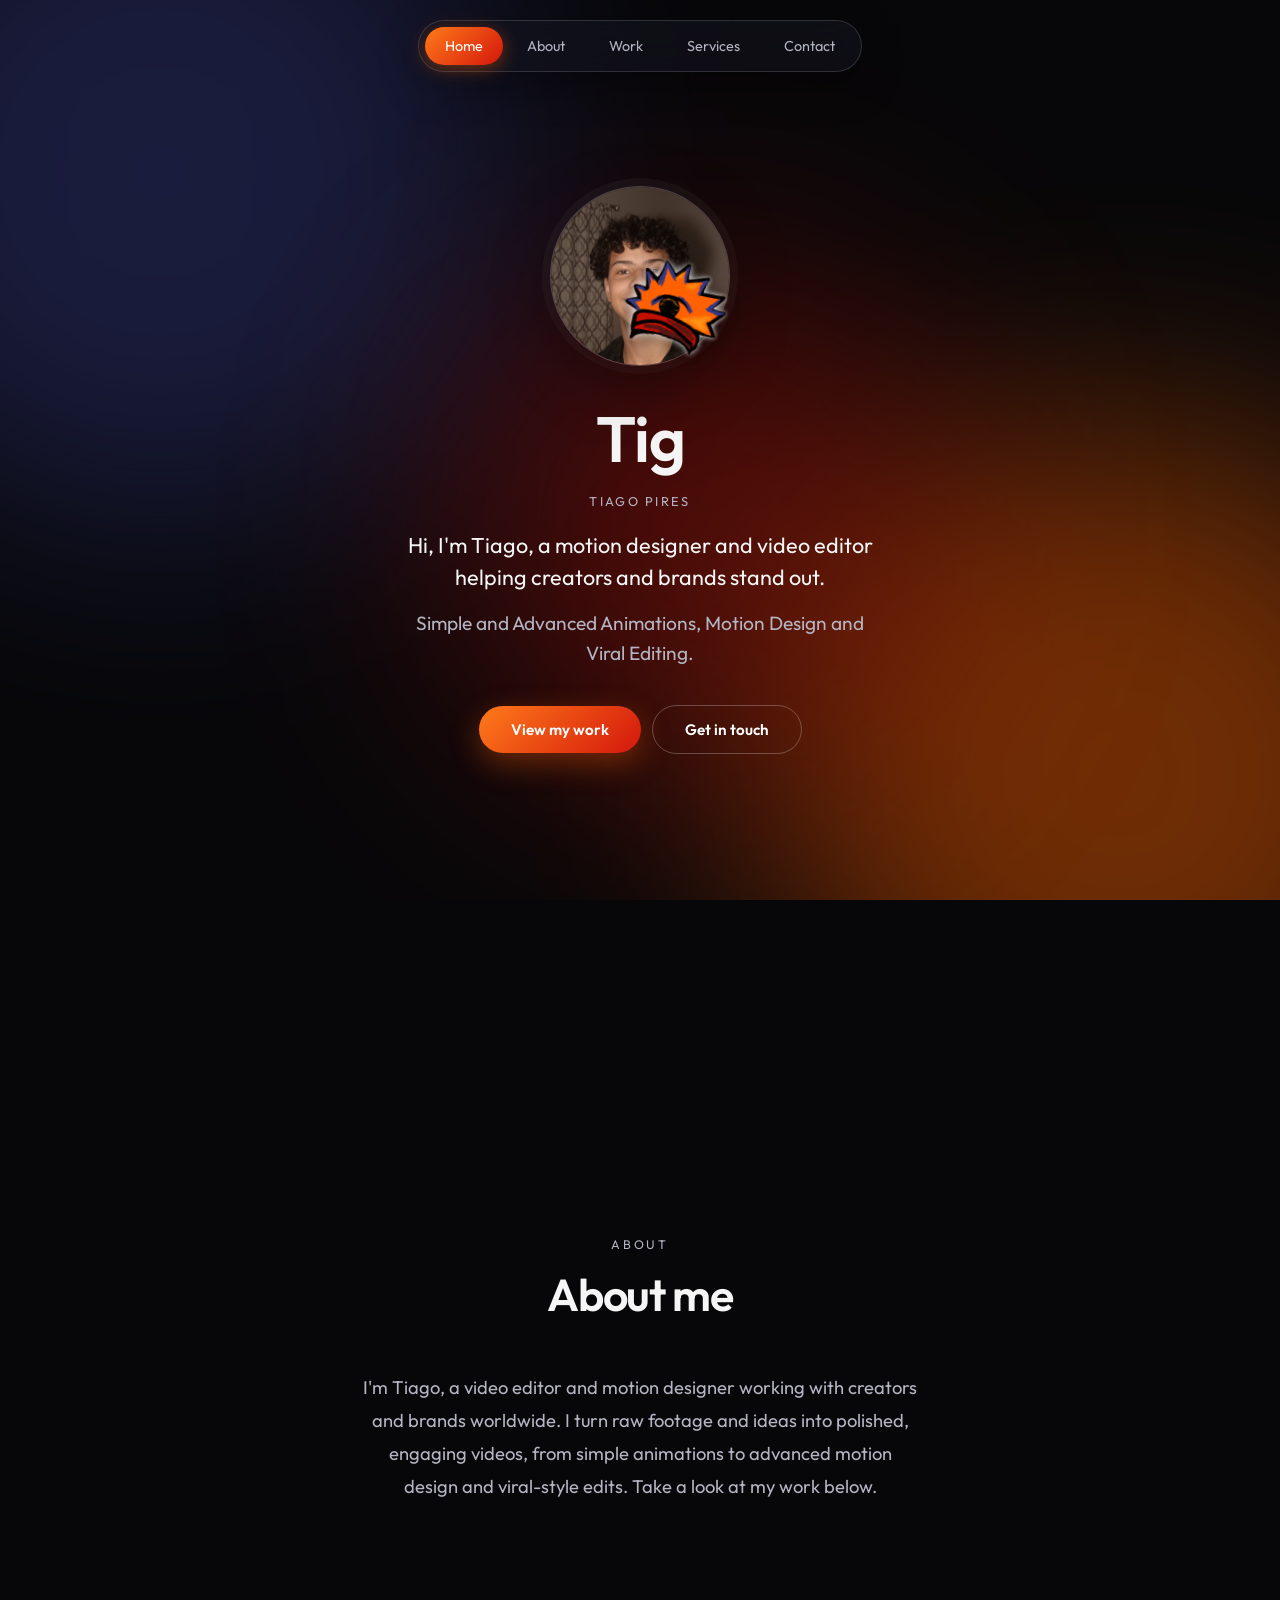
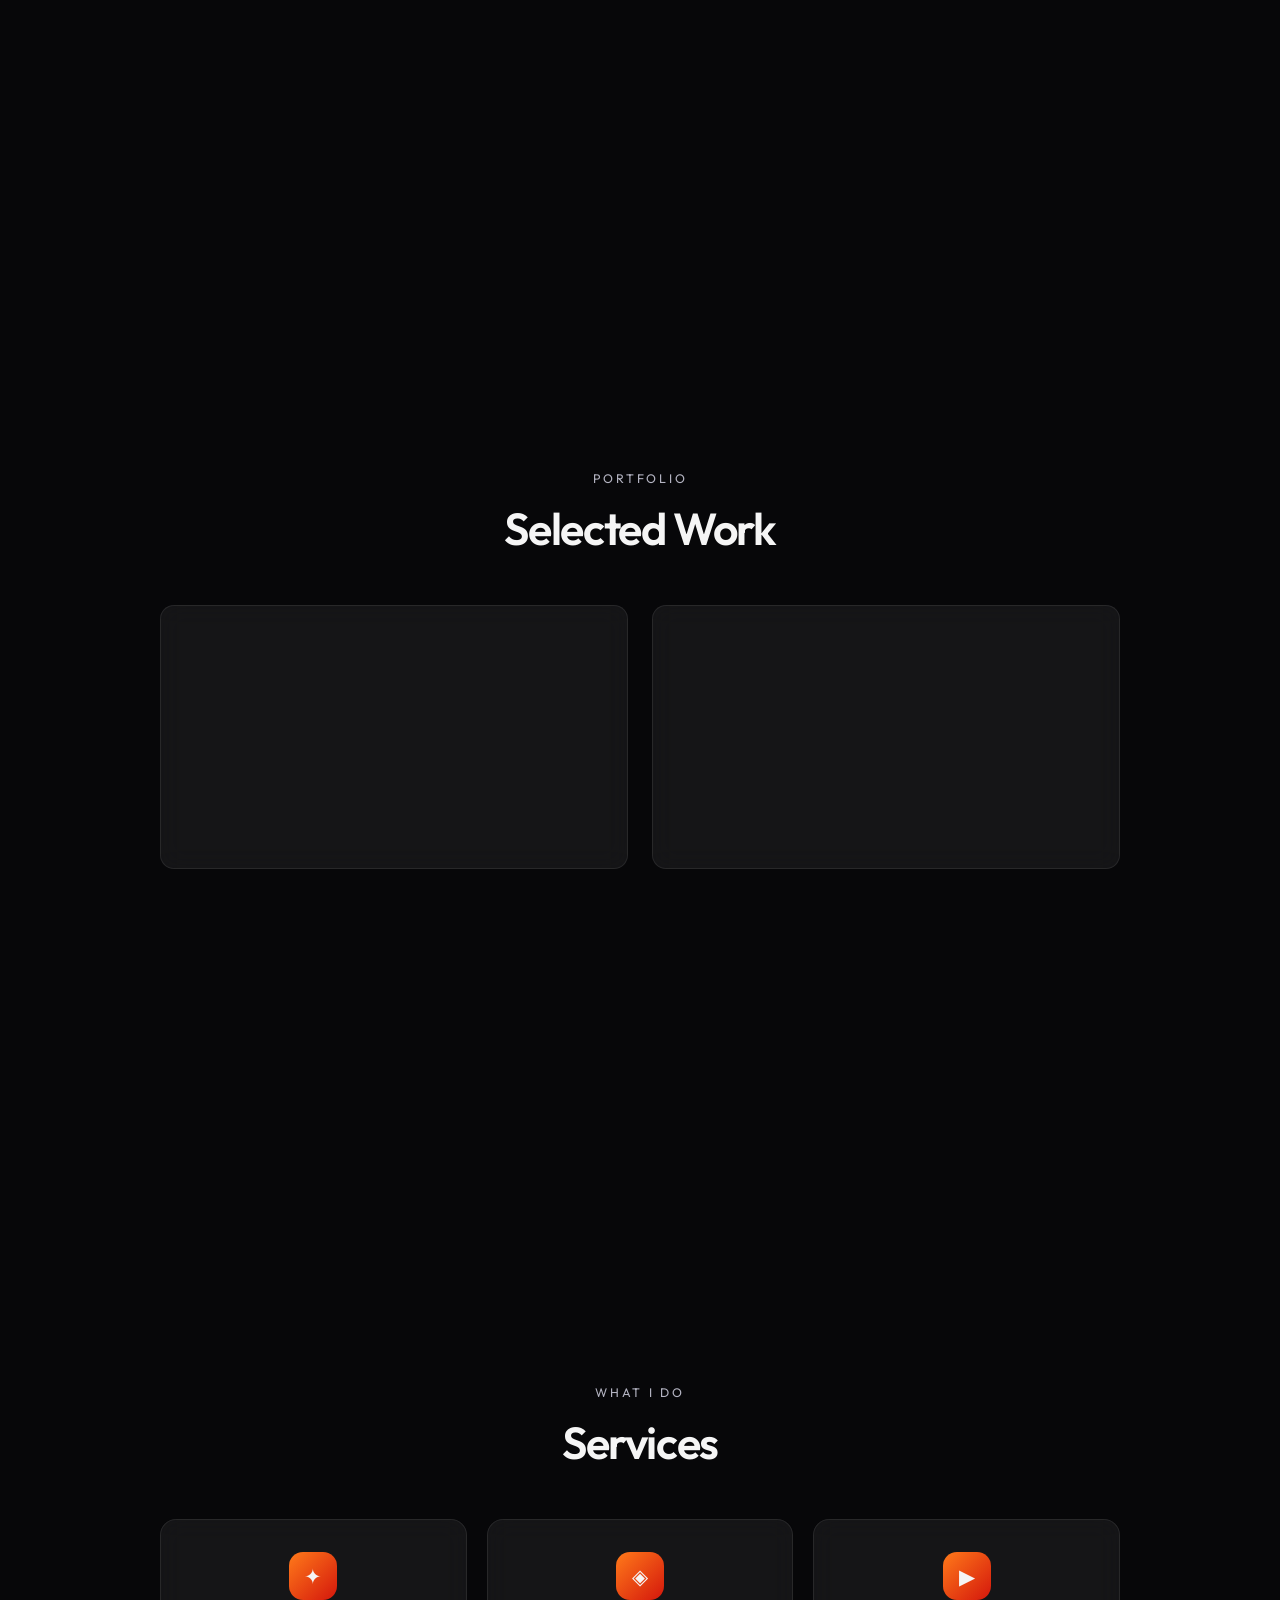
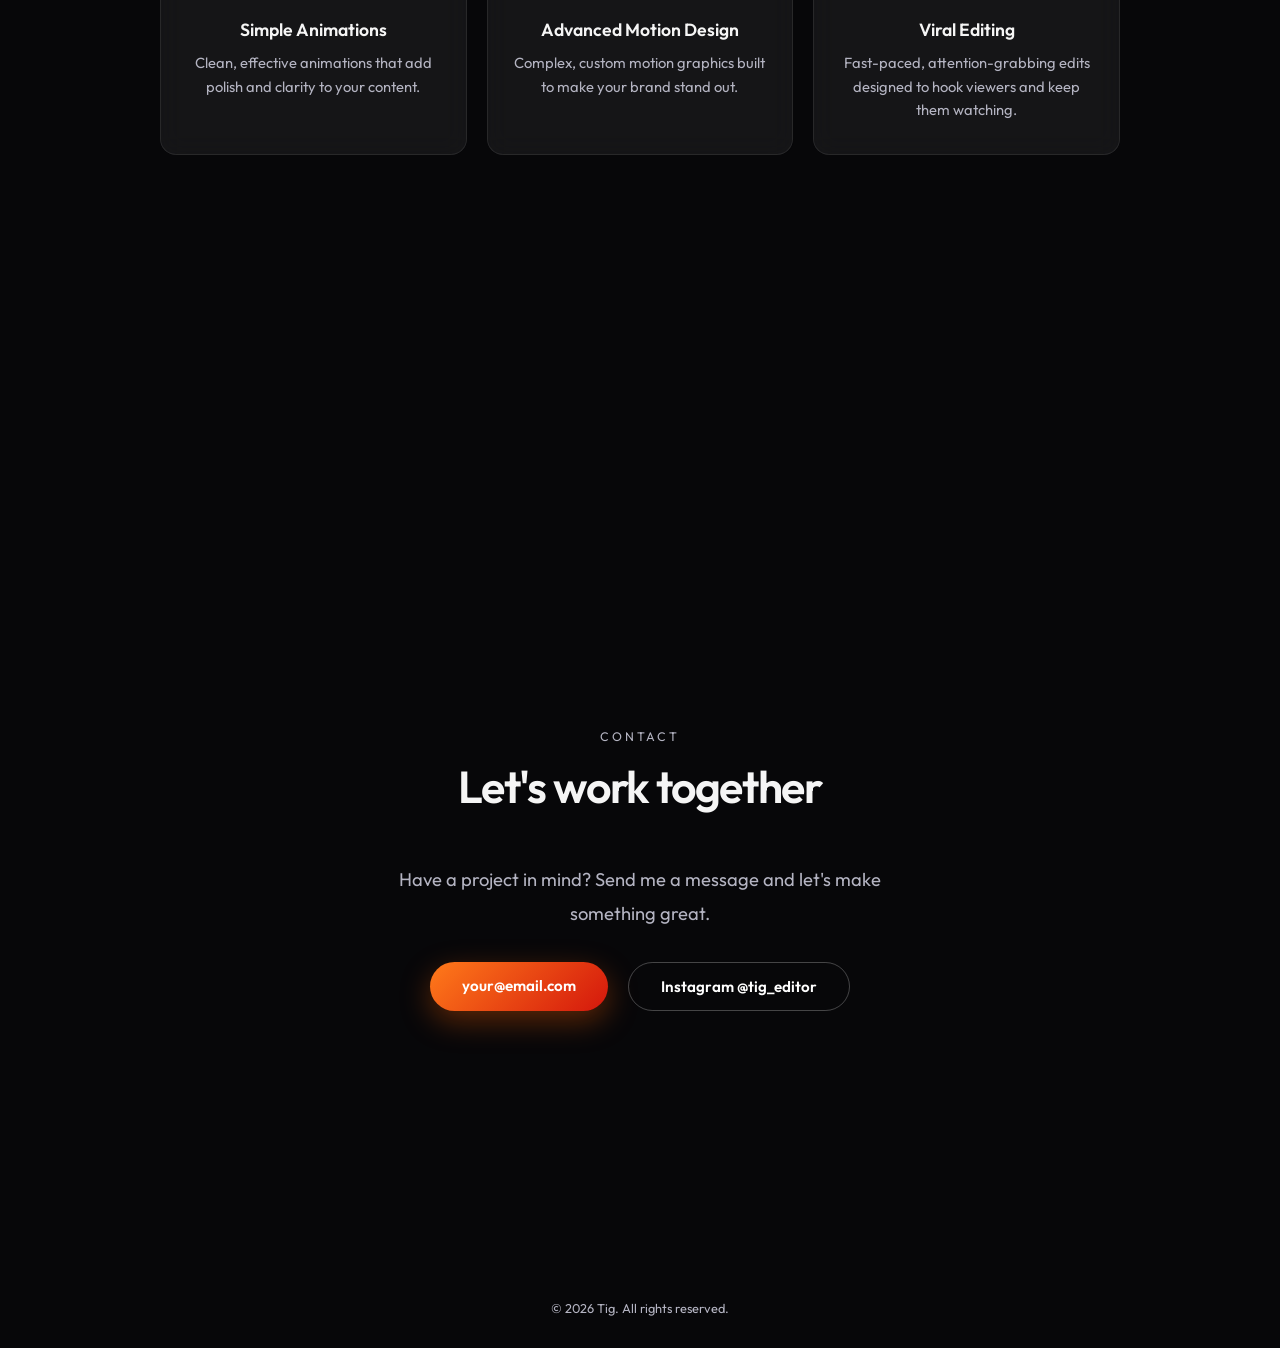
==== index.html @ ee7ff1c9 "Update index.html" ====
<!DOCTYPE html>
<html lang="en">
<head>
  <meta charset="UTF-8" />
  <meta name="viewport" content="width=device-width, initial-scale=1.0" />
  <title>Tig | Motion Design & Video Editing</title>
  <meta name="description" content="Simple and Advanced Animations, Motion Design and Viral Editing." />

  <link rel="preconnect" href="https://fonts.googleapis.com" />
  <link rel="preconnect" href="https://fonts.gstatic.com" crossorigin />
  <link href="https://fonts.googleapis.com/css2?family=Outfit:wght@300;400;600&display=swap" rel="stylesheet" />

  <style>
    :root {
      --bg: #070709;
      --text: #f5f5f5;
      --muted: #b4b4c2;
      --line: rgba(255, 255, 255, 0.08);
      --glass: rgba(255, 255, 255, 0.06);

      /* Background glow colors */
      --glow-1: #353a85; /* indigo (hair shading) */
      --glow-2: #ff6200; /* orange (hair) */
      --glow-3: #c8140a; /* red (headband) */

      --accent: linear-gradient(135deg, #ff7a1a, #d4170c);
    }

    * { margin: 0; padding: 0; box-sizing: border-box; }

    html { scroll-behavior: smooth; }

    body {
      background: var(--bg);
      color: var(--text);
      font-family: "Creato Display", "Outfit", "Helvetica Neue", Arial, sans-serif;
      -webkit-font-smoothing: antialiased;
      min-height: 100vh;
    }

    /* ---------- BLURRED BACKGROUND ---------- */
    .bg {
      position: fixed;
      inset: 0;
      z-index: -1;
      overflow: hidden;
      background: var(--bg);
    }

    .bg span {
      position: absolute;
      width: 55vmax;
      height: 55vmax;
      border-radius: 50%;
      filter: blur(120px);
      opacity: 0.42;
      animation: float 22s ease-in-out infinite alternate;
    }

    .bg span:nth-child(1) { background: var(--glow-1); top: -20%; left: -15%; }
    .bg span:nth-child(2) { background: var(--glow-2); bottom: -25%; right: -15%; animation-delay: -7s; }
    .bg span:nth-child(3) { background: var(--glow-3); top: 30%; left: 35%; width: 40vmax; height: 40vmax; opacity: 0.35; animation-delay: -14s; }

    @keyframes float {
      from { transform: translate(0, 0) scale(1); }
      to   { transform: translate(6vmax, 4vmax) scale(1.12); }
    }

    @media (prefers-reduced-motion: reduce) {
      .bg span { animation: none; }
      html { scroll-behavior: auto; }
      .reveal { transition: none !important; }
    }

    /* ---------- NAVIGATION ---------- */
    .nav {
      position: fixed;
      top: 20px;
      left: 50%;
      transform: translateX(-50%);
      z-index: 100;
      display: flex;
      gap: 4px;
      padding: 6px;
      background: rgba(20, 20, 32, 0.55);
      border: 1px solid rgba(255, 255, 255, 0.14);
      border-radius: 999px;
      backdrop-filter: blur(18px);
      -webkit-backdrop-filter: blur(18px);
      box-shadow: 0 12px 40px rgba(0, 0, 0, 0.35);
    }

    .nav a {
      color: var(--muted);
      text-decoration: none;
      font-size: 0.9rem;
      font-weight: 400;
      padding: 10px 20px;
      border-radius: 999px;
      transition: color 0.25s, background 0.25s;
      white-space: nowrap;
    }

    .nav a:hover { color: var(--text); background: rgba(255, 255, 255, 0.08); }

    .nav a.active {
      color: #fff;
      background: var(--accent);
      box-shadow: 0 4px 18px rgba(255, 98, 0, 0.4);
    }

    /* ---------- SECTIONS (all centered) ---------- */
    section {
      min-height: 100vh;
      display: flex;
      flex-direction: column;
      align-items: center;
      justify-content: center;
      text-align: center;
      padding: 120px 24px 80px;
      scroll-margin-top: 0;
    }

    .section-label {
      font-size: 0.78rem;
      letter-spacing: 0.22em;
      text-transform: uppercase;
      color: var(--muted);
      margin-bottom: 14px;
    }

    h2 {
      font-size: clamp(1.8rem, 5vw, 2.8rem);
      font-weight: 600;
      letter-spacing: -0.03em;
      margin-bottom: 48px;
    }

    /* ---------- HERO ---------- */
   .photo-wrap {
  position: relative;
  width: 180px;
  height: 180px;
  margin-bottom: 32px;
}

.photo {
  width: 100%;
  height: 100%;
  border-radius: 50%;
  object-fit: cover;
  background: var(--line);
  border: 1px solid rgba(255, 255, 255, 0.18);
  box-shadow: 0 20px 60px rgba(0, 0, 0, 0.35), 0 0 0 8px rgba(255, 255, 255, 0.04);
}

.badge {
  position: absolute;
  right: 0;
  bottom: 0;
  width: 116px;
  height: 116px;
  object-fit: contain;
  transform: rotate(12deg);
  filter: drop-shadow(0 4px 10px rgba(0, 0, 0, 0.45));
}

    h1 {
      font-size: clamp(2.4rem, 7vw, 4rem);
      font-weight: 600;
      letter-spacing: -0.03em;
      margin-bottom: 14px;
    }

    .real-name {
      font-size: 0.8rem;
      letter-spacing: 0.18em;
      text-transform: uppercase;
      color: var(--muted);
      margin-bottom: 20px;
    }

    .intro {
      font-size: clamp(1.05rem, 2.8vw, 1.35rem);
      color: var(--text);
      max-width: 520px;
      line-height: 1.5;
      margin-bottom: 14px;
    }

    .description {
      font-size: clamp(0.95rem, 2.5vw, 1.2rem);
      color: var(--muted);
      max-width: 480px;
      line-height: 1.6;
      margin-bottom: 36px;
    }

    .btn {
      display: inline-block;
      text-decoration: none;
      color: #fff;
      font-weight: 600;
      font-size: 0.95rem;
      padding: 14px 32px;
      border-radius: 999px;
      background: var(--accent);
      box-shadow: 0 10px 30px rgba(255, 98, 0, 0.35);
      transition: transform 0.25s, box-shadow 0.25s;
    }

    .btn:hover { transform: translateY(-3px); box-shadow: 0 16px 40px rgba(255, 98, 0, 0.5); }

    .btn.ghost {
      background: transparent;
      border: 1px solid rgba(255, 255, 255, 0.25);
      box-shadow: none;
      margin-left: 8px;
    }

    .btn.ghost:hover { background: rgba(255, 255, 255, 0.08); box-shadow: none; }

    /* ---------- WORK ---------- */
    .work {
      width: 100%;
      max-width: 960px;
      display: grid;
      grid-template-columns: 1fr 1fr;
      gap: 24px;
    }

    .video-slot {
      aspect-ratio: 16 / 9;
      background: var(--glass);
      border: 1px solid var(--line);
      backdrop-filter: blur(12px);
      border-radius: 14px;
      overflow: hidden;
      transition: transform 0.3s, border-color 0.3s;
    }

    .video-slot:hover { transform: translateY(-4px); border-color: rgba(255, 255, 255, 0.25); }

    .video-slot iframe {
      width: 100%;
      height: 100%;
      border: 0;
      display: block;
    }

    /* ---------- SERVICES ---------- */
    .cards {
      width: 100%;
      max-width: 960px;
      display: grid;
      grid-template-columns: repeat(3, 1fr);
      gap: 20px;
    }

    .card {
      background: var(--glass);
      border: 1px solid var(--line);
      backdrop-filter: blur(12px);
      border-radius: 16px;
      padding: 32px 24px;
      transition: transform 0.3s, border-color 0.3s;
    }

    .card:hover { transform: translateY(-6px); border-color: rgba(255, 255, 255, 0.25); }

    .card .icon {
      width: 48px;
      height: 48px;
      margin: 0 auto 18px;
      border-radius: 14px;
      background: var(--accent);
      display: grid;
      place-items: center;
      font-size: 1.3rem;
    }

    .card h3 { font-size: 1.1rem; font-weight: 600; margin-bottom: 10px; }
    .card p { font-size: 0.92rem; color: var(--muted); line-height: 1.6; }

    /* ---------- ABOUT / CONTACT ---------- */
    .text-block {
      max-width: 560px;
      font-size: clamp(1rem, 2.5vw, 1.15rem);
      color: var(--muted);
      line-height: 1.8;
    }

    .contact-links {
      margin-top: 32px;
      display: flex;
      flex-wrap: wrap;
      gap: 12px;
      justify-content: center;
    }

    footer {
      text-align: center;
      font-size: 0.8rem;
      color: var(--muted);
      padding: 0 24px 32px;
    }

    /* ---------- SCROLL REVEAL ---------- */
    .reveal {
      opacity: 0;
      transform: translateY(24px);
      transition: opacity 0.8s ease, transform 0.8s ease;
    }
    .reveal.visible { opacity: 1; transform: none; }

    /* ---------- RESPONSIVE ---------- */
    @media (max-width: 800px) {
      .cards { grid-template-columns: 1fr; max-width: 420px; }
    }

    @media (max-width: 700px) {
      .work { grid-template-columns: 1fr; }
      .photo-wrap { width: 140px; height: 140px; }
.badge { width: 46px; height: 46px; }
      .nav { top: auto; bottom: 18px; max-width: calc(100vw - 24px); }
      .nav a { padding: 10px 13px; font-size: 0.8rem; }
      section { padding: 80px 20px 110px; }
      .btn.ghost { margin: 12px 0 0; }
    }
  </style>
</head>

<body>

  <div class="bg"><span></span><span></span><span></span></div>

  <!-- NAVIGATION -->
  <nav class="nav" id="nav" aria-label="Main navigation">
    <a href="#home" class="active">Home</a>
    <a href="#about">About</a>
    <a href="#work">Work</a>
    <a href="#services">Services</a>
    <a href="#contact">Contact</a>
  </nav>

  <!-- HOME -->
  <section id="home">
    <div class="photo-wrap">
  <img class="photo" src="photo.jpg" alt="Tig" />
  <img class="badge" src="icon.png" alt="" />
</div>
    <h1>Tig</h1>
    <p class="real-name">Tiago Pires</p>
    <p class="intro">Hi, I'm Tiago, a motion designer and video editor helping creators and brands stand out.</p>
    <p class="description">Simple and Advanced Animations, Motion Design and Viral Editing.</p>
    <div>
      <a class="btn" href="#work">View my work</a>
      <a class="btn ghost" href="#contact">Get in touch</a>
    </div>
  </section>

  <!-- ABOUT -->
  <section id="about">
    <p class="section-label reveal">About</p>
    <h2 class="reveal">About me</h2>
    <p class="text-block reveal">
      I'm Tiago, a video editor and motion designer working with creators and brands worldwide.
      I turn raw footage and ideas into polished, engaging videos, from simple animations
      to advanced motion design and viral-style edits. Take a look at my work below.
    </p>
  </section>

  <!-- WORK -->
  <section id="work">
    <p class="section-label reveal">Portfolio</p>
    <h2 class="reveal">Selected Work</h2>

    <div class="work reveal">
      <div class="video-slot">
        <iframe
          src="https://www.youtube.com/embed/vVkeZ0U3DYc"
          title="Portfolio video 1"
          loading="lazy"
          referrerpolicy="strict-origin-when-cross-origin"
          allow="accelerometer; autoplay; clipboard-write; encrypted-media; gyroscope; picture-in-picture; web-share"
          allowfullscreen></iframe>
      </div>

      <div class="video-slot">
        <iframe
          src="https://www.youtube.com/embed/ediIgtAnjoc"
          title="Portfolio video 2"
          loading="lazy"
          referrerpolicy="strict-origin-when-cross-origin"
          allow="accelerometer; autoplay; clipboard-write; encrypted-media; gyroscope; picture-in-picture; web-share"
          allowfullscreen></iframe>
      </div>
    </div>
  </section>

  <!-- SERVICES -->
  <section id="services">
    <p class="section-label reveal">What I do</p>
    <h2 class="reveal">Services</h2>

    <div class="cards">
      <div class="card reveal">
        <div class="icon">✦</div>
        <h3>Simple Animations</h3>
        <p>Clean, effective animations that add polish and clarity to your content.</p>
      </div>
      <div class="card reveal">
        <div class="icon">◈</div>
        <h3>Advanced Motion Design</h3>
        <p>Complex, custom motion graphics built to make your brand stand out.</p>
      </div>
      <div class="card reveal">
        <div class="icon">▶</div>
        <h3>Viral Editing</h3>
        <p>Fast-paced, attention-grabbing edits designed to hook viewers and keep them watching.</p>
      </div>
    </div>
  </section>

  <!-- CONTACT -->
  <section id="contact">
    <p class="section-label reveal">Contact</p>
    <h2 class="reveal">Let's work together</h2>
    <p class="text-block reveal">Have a project in mind? Send me a message and let's make something great.</p>
    <div class="contact-links reveal">
      <!-- Replace with your real email and social links -->
      <a class="btn" href="mailto:your@email.com">your@email.com</a>
      <a class="btn ghost" href="https://instagram.com/tig_editor" target="_blank" rel="noopener">Instagram @tig_editor</a>
    </div>
  </section>

  <footer>© <span id="year"></span> Tig. All rights reserved.</footer>

  <script>
    // Footer year
    document.getElementById("year").textContent = new Date().getFullYear();

    // Highlight the nav link of the section currently in view
    const links = document.querySelectorAll(".nav a");
    const sections = document.querySelectorAll("section");

    const navObserver = new IntersectionObserver((entries) => {
      entries.forEach((entry) => {
        if (entry.isIntersecting) {
          links.forEach((l) => l.classList.toggle("active", l.getAttribute("href") === "#" + entry.target.id));
        }
      });
    }, { rootMargin: "-45% 0px -45% 0px" });

    sections.forEach((s) => navObserver.observe(s));

    // Fade-in on scroll
    const revealObserver = new IntersectionObserver((entries) => {
      entries.forEach((entry) => {
        if (entry.isIntersecting) {
          entry.target.classList.add("visible");
          revealObserver.unobserve(entry.target);
        }
      });
    }, { threshold: 0.15 });

    document.querySelectorAll(".reveal").forEach((el) => revealObserver.observe(el));
  </script>

</body>
</html>
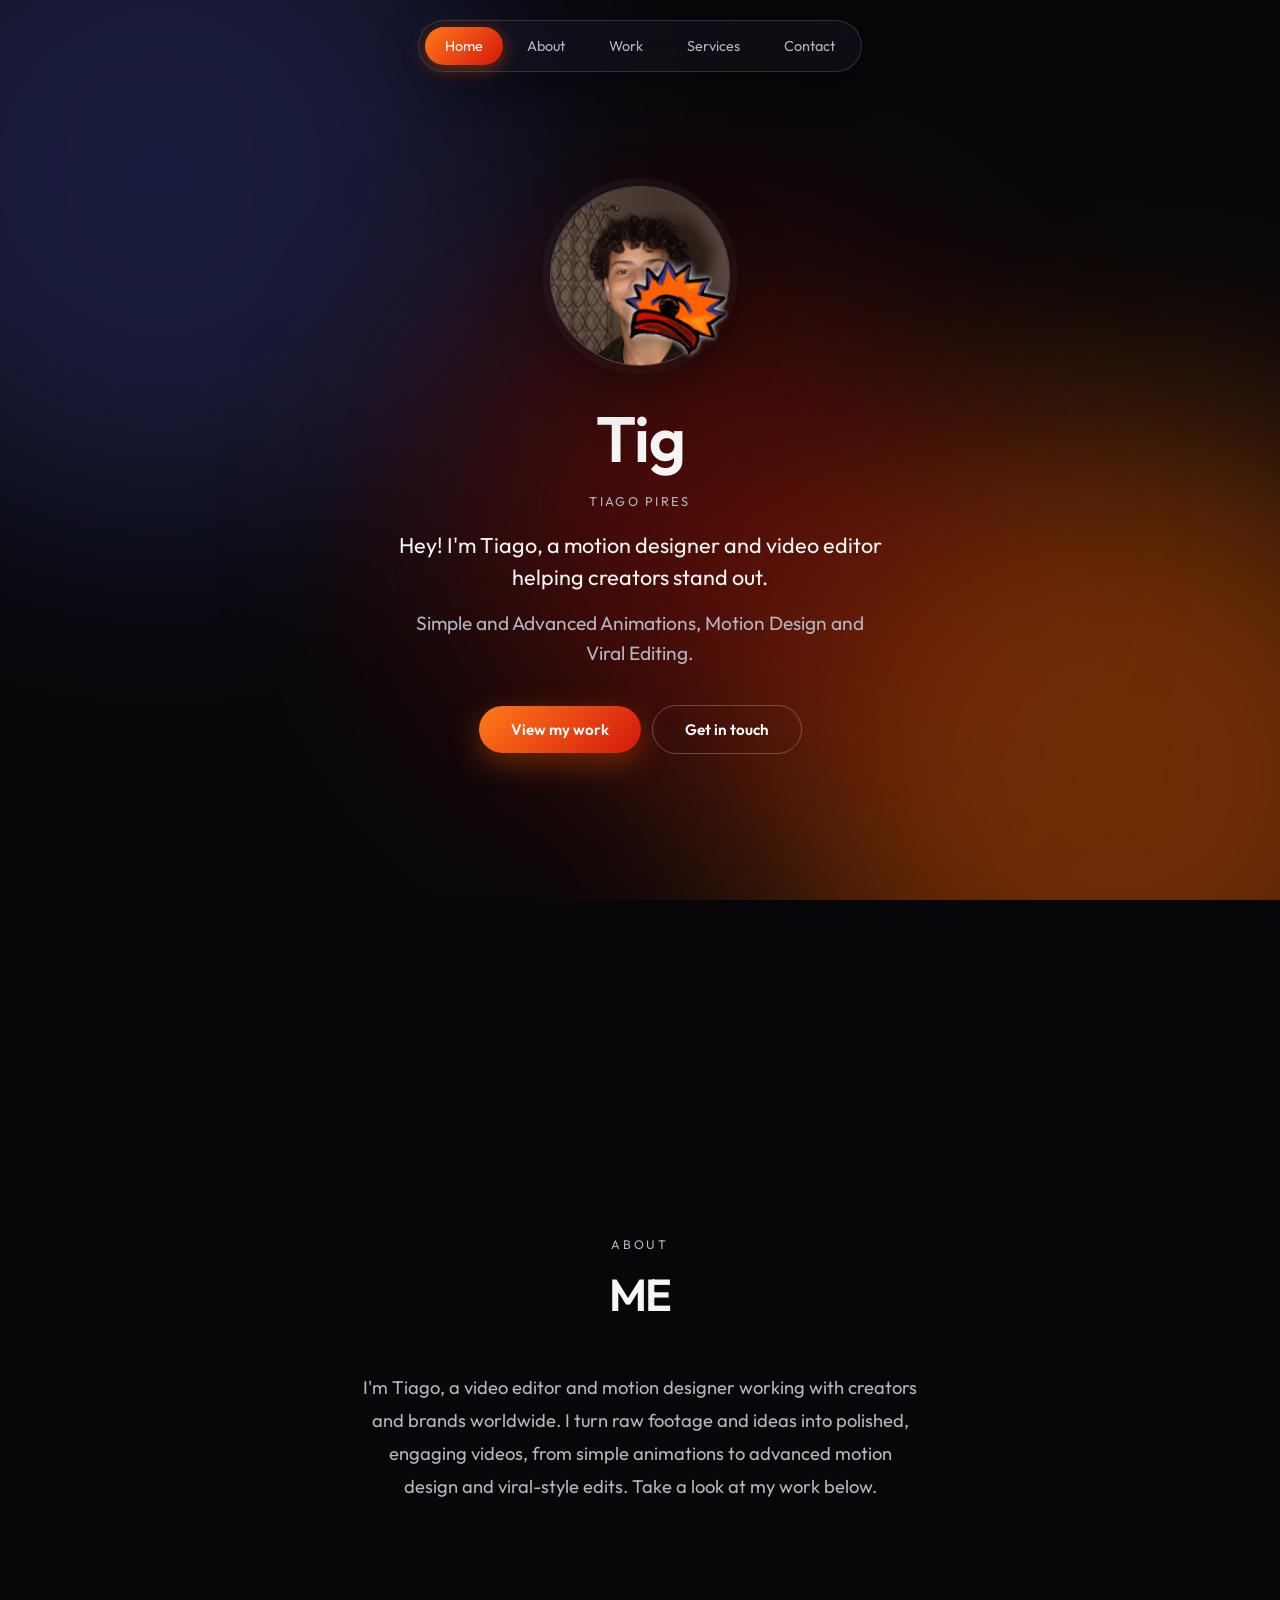
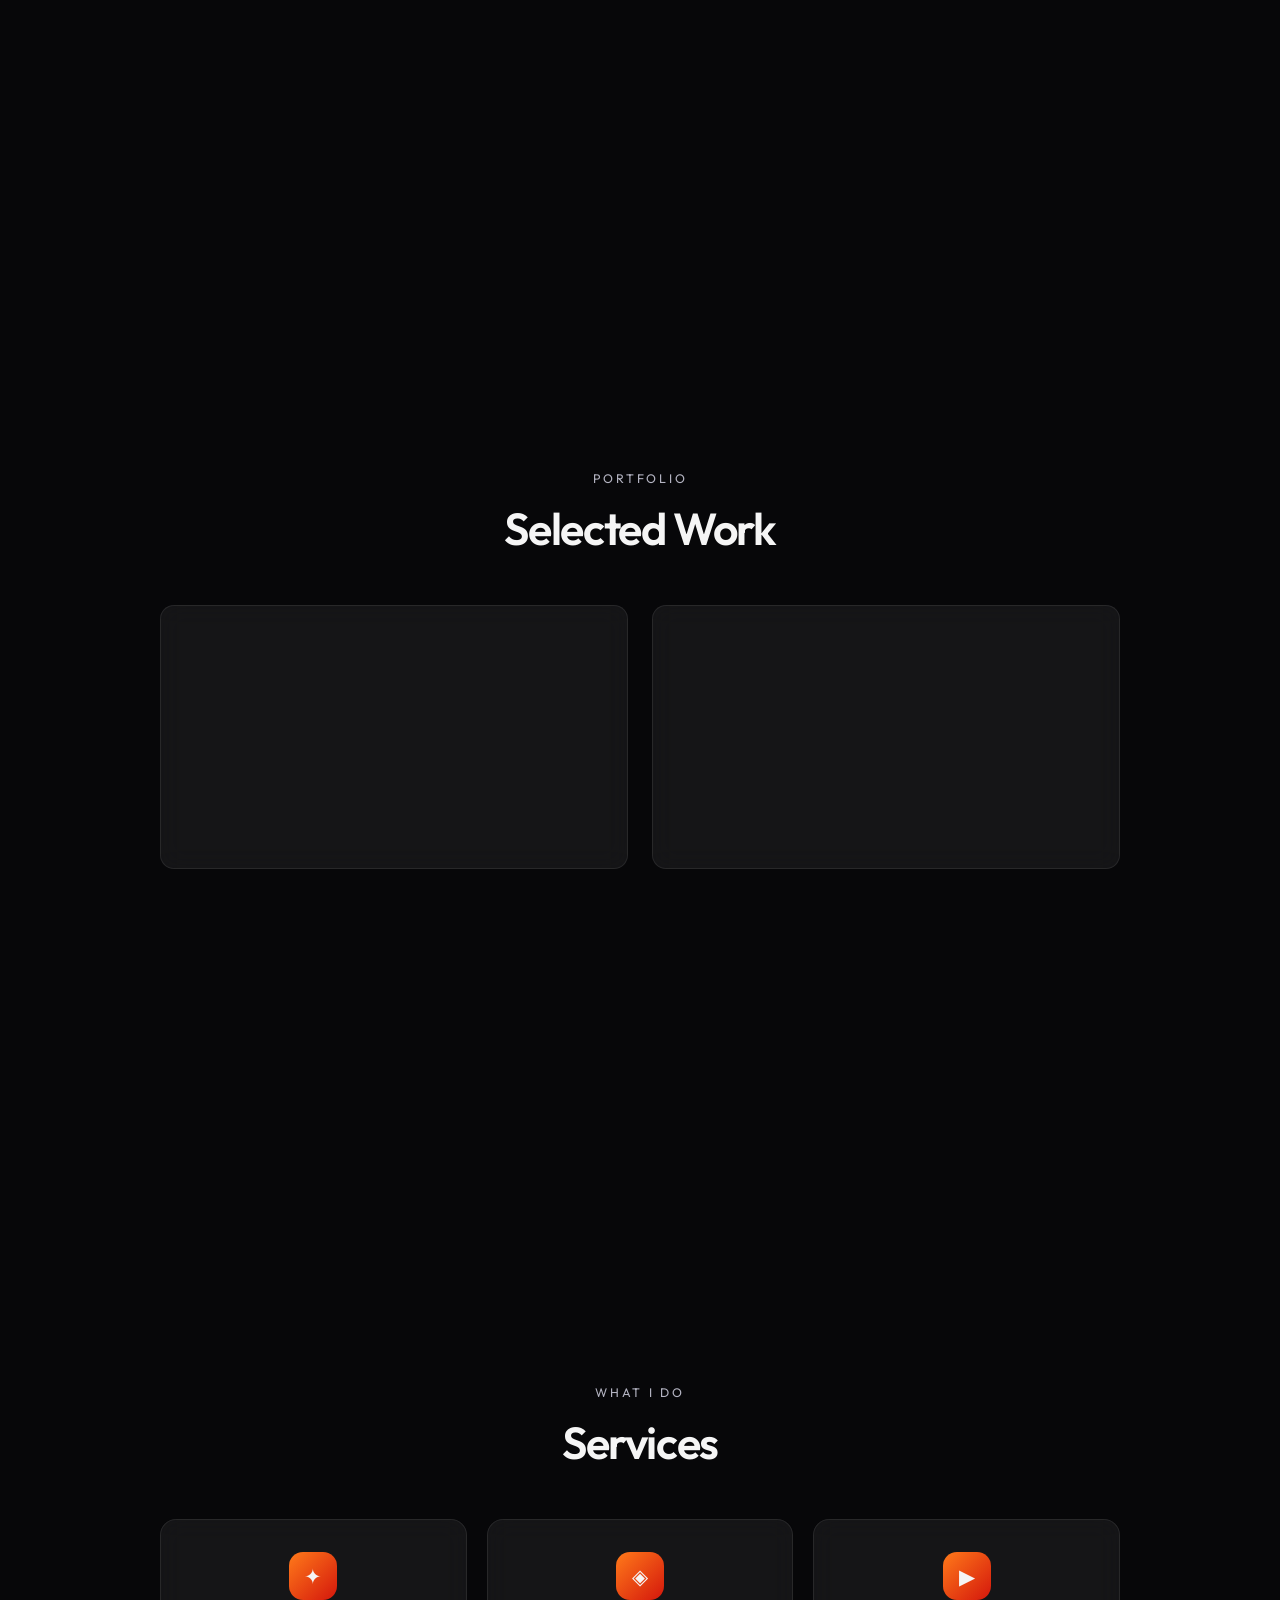
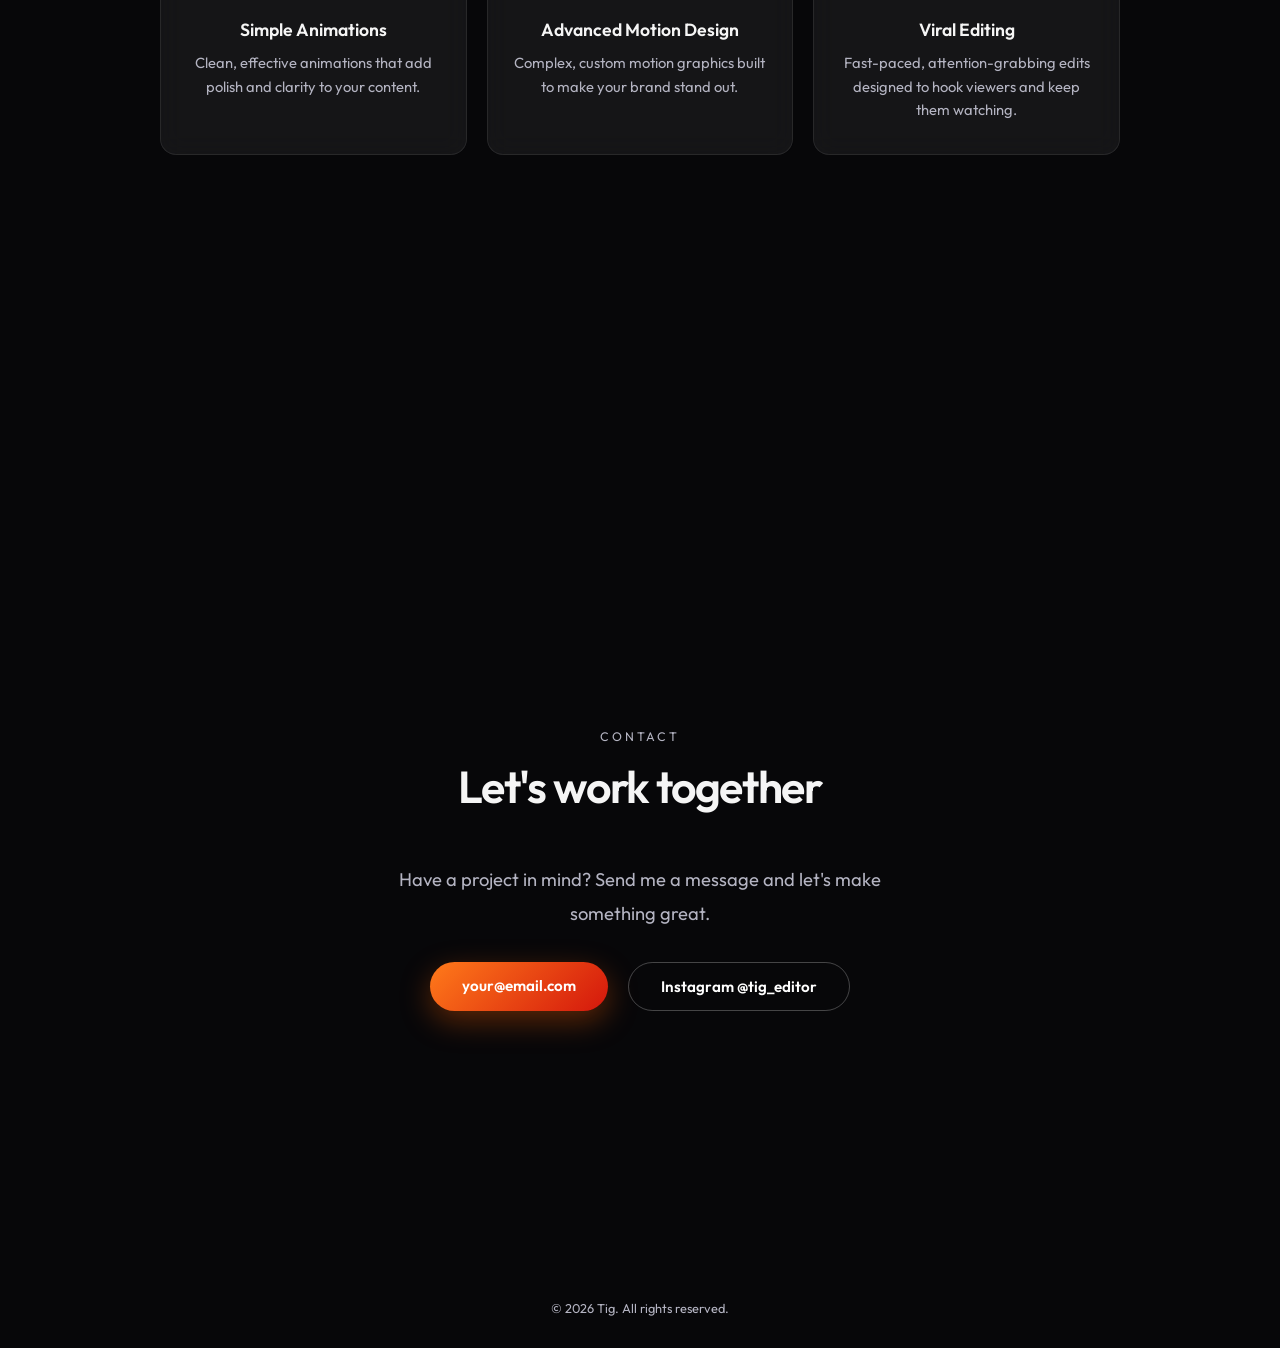
==== commit 0201b08c: "Update index.html" ====
--- a/index.html
+++ b/index.html
@@ -4,7 +4,7 @@
   <meta charset="UTF-8" />
   <meta name="viewport" content="width=device-width, initial-scale=1.0" />
   <title>Tig | Motion Design & Video Editing</title>
-  <meta name="description" content="Simple and Advanced Animations, Motion Design and Viral Editing." />
+  <meta name="description" content="Simple and Advanced Animations and Motion Design." />
 
   <link rel="preconnect" href="https://fonts.googleapis.com" />
   <link rel="preconnect" href="https://fonts.gstatic.com" crossorigin />
@@ -351,7 +351,7 @@
 </div>
     <h1>Tig</h1>
     <p class="real-name">Tiago Pires</p>
-    <p class="intro">Hi, I'm Tiago, a motion designer and video editor helping creators and brands stand out.</p>
+    <p class="intro">Hey! I'm Tiago, a motion designer and video editor helping creators stand out.</p>
     <p class="description">Simple and Advanced Animations, Motion Design and Viral Editing.</p>
     <div>
       <a class="btn" href="#work">View my work</a>
@@ -362,7 +362,7 @@
   <!-- ABOUT -->
   <section id="about">
     <p class="section-label reveal">About</p>
-    <h2 class="reveal">About me</h2>
+    <h2 class="reveal">ME</h2>
     <p class="text-block reveal">
       I'm Tiago, a video editor and motion designer working with creators and brands worldwide.
       I turn raw footage and ideas into polished, engaging videos, from simple animations
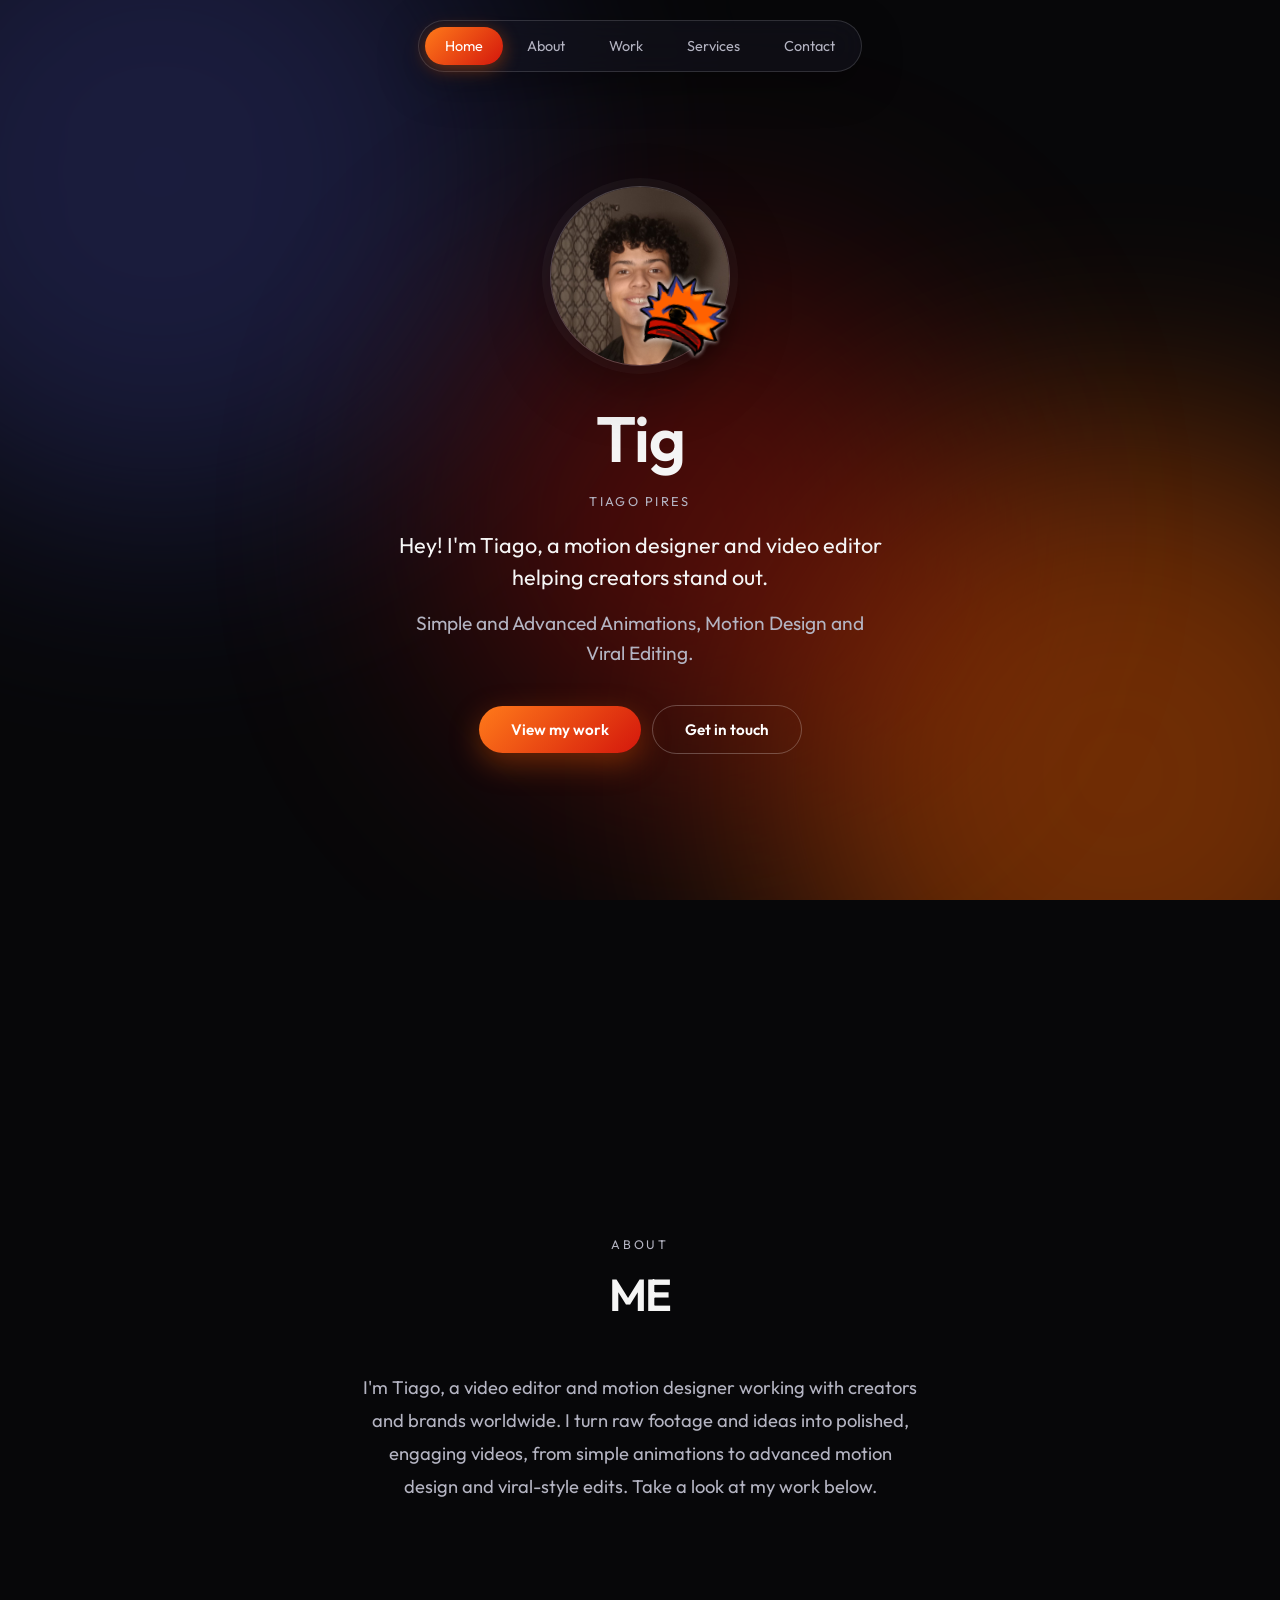
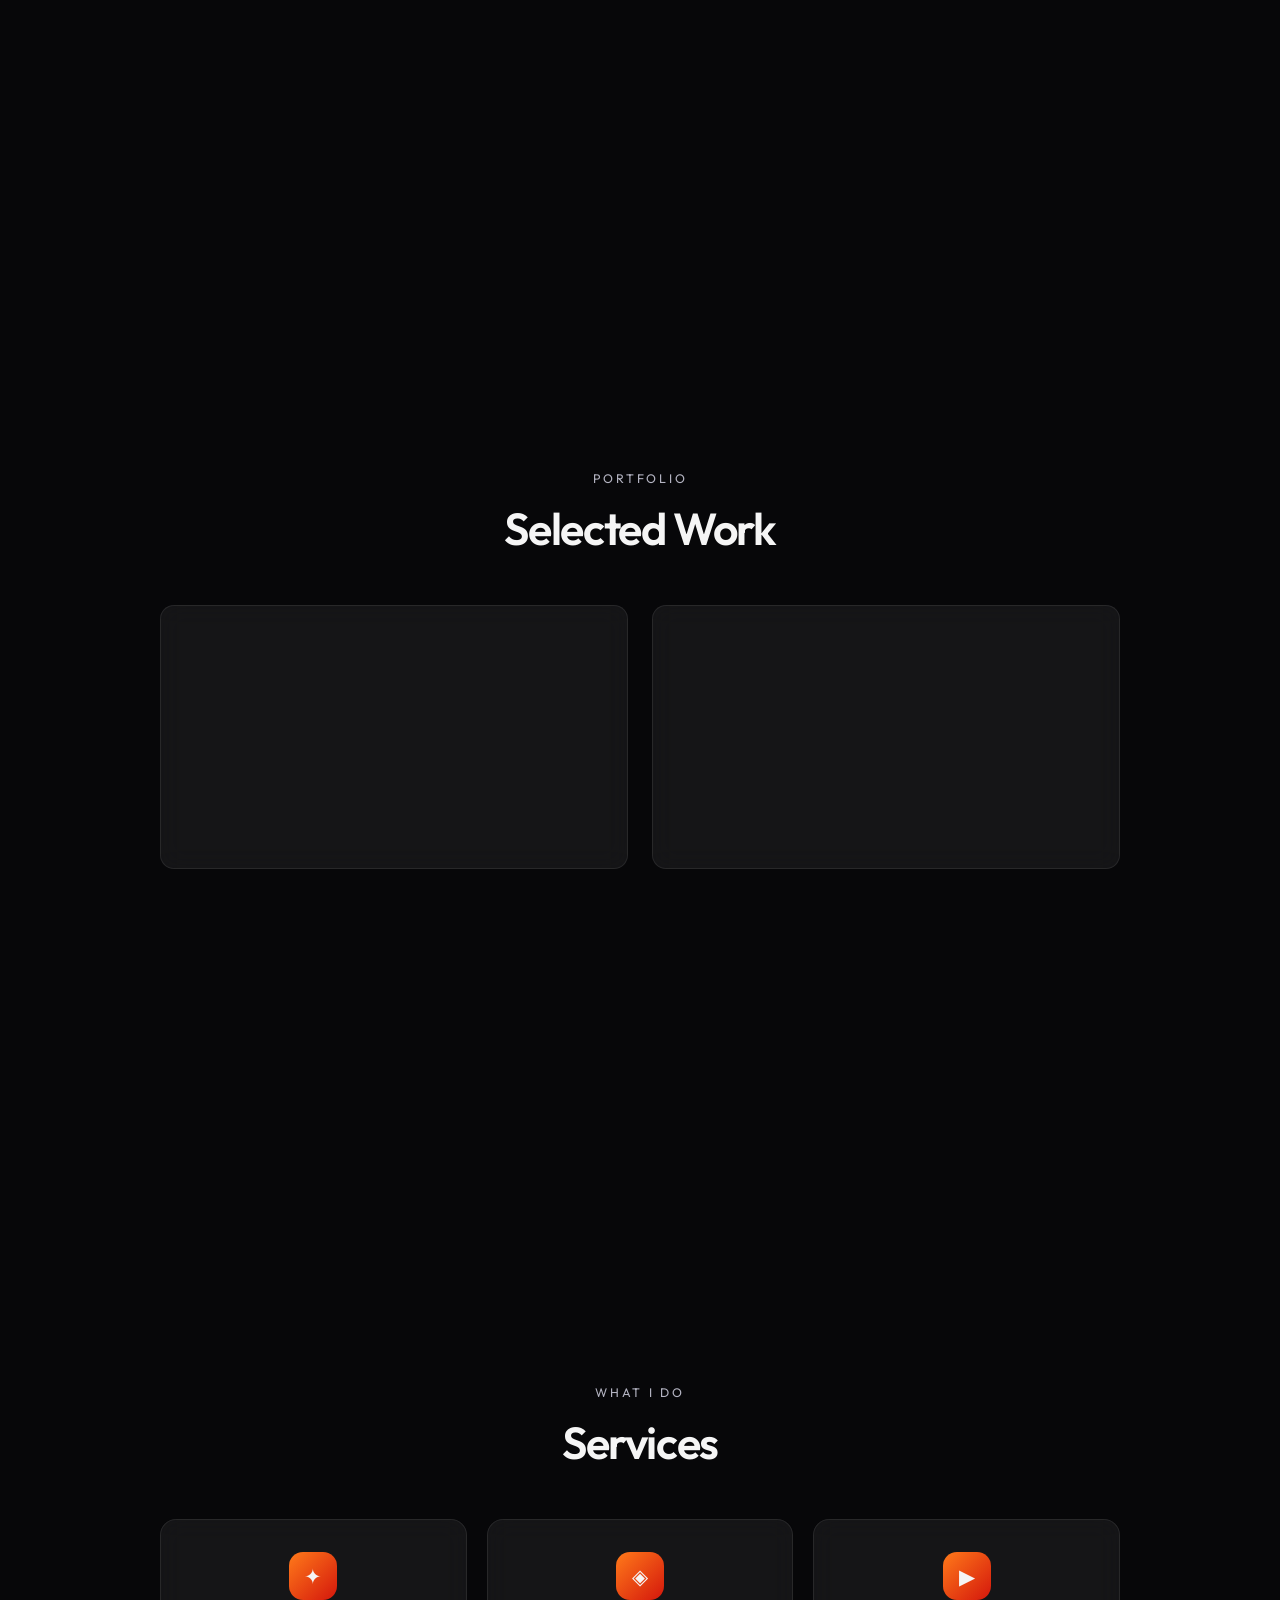
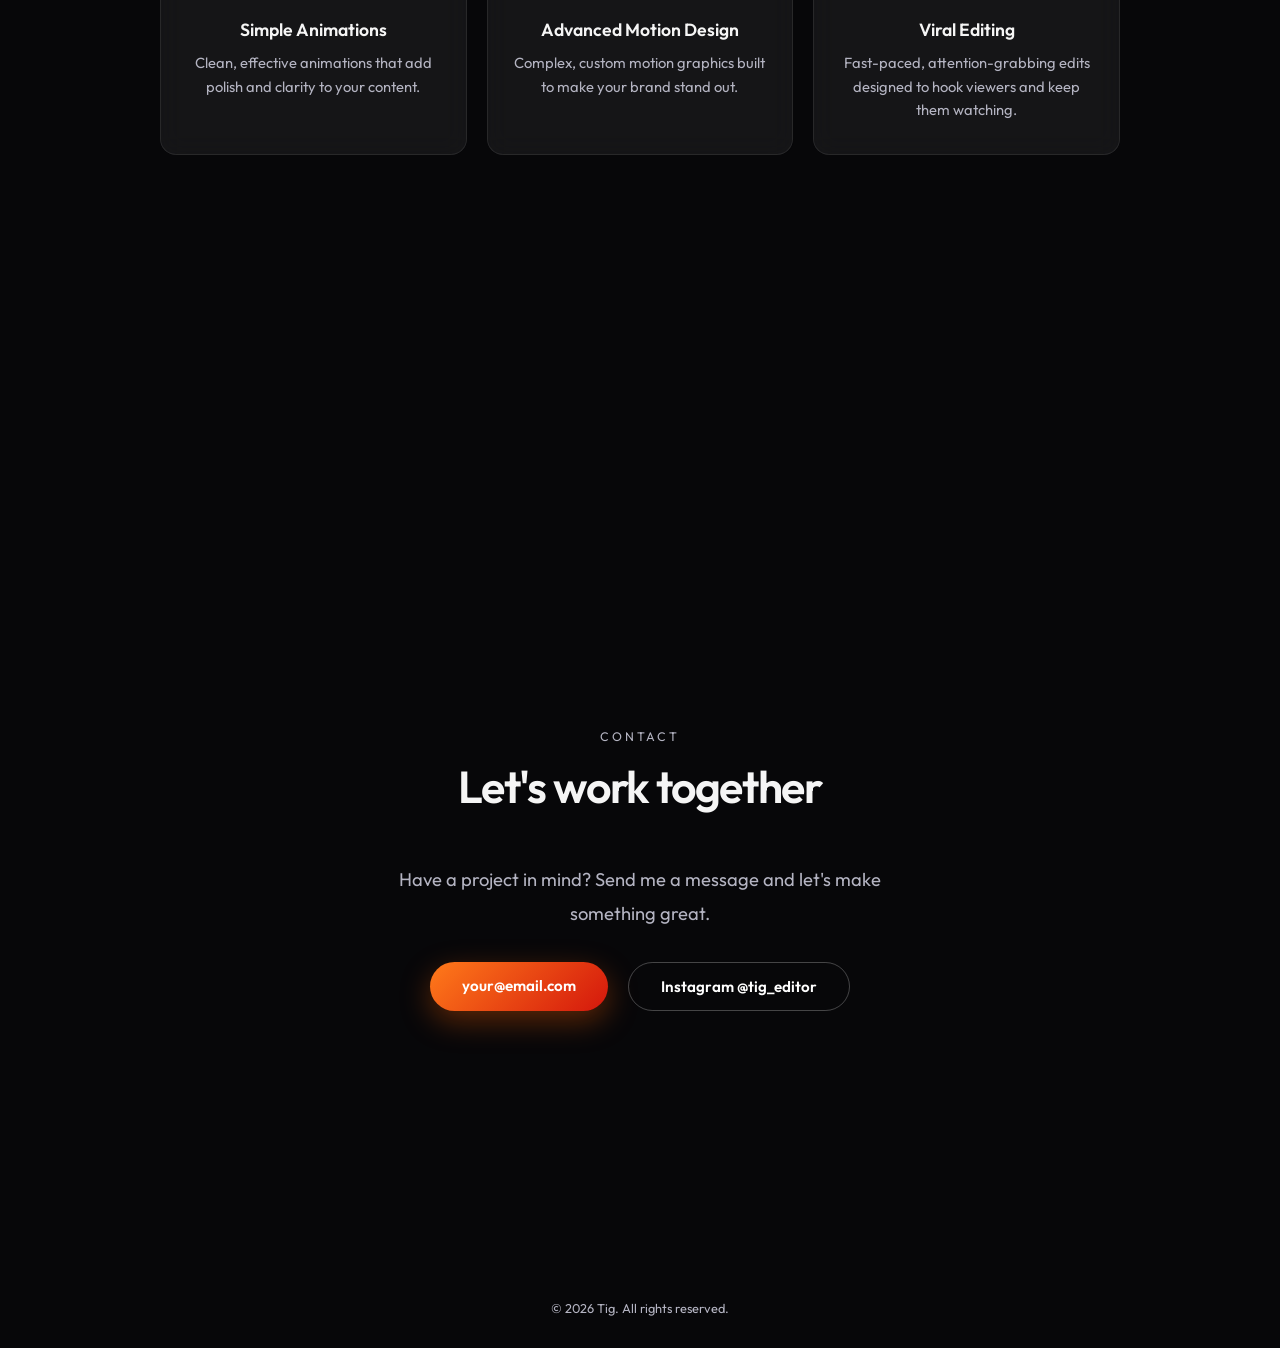
==== commit ca9cd83b: "Update index.html" ====
--- a/index.html
+++ b/index.html
@@ -158,8 +158,8 @@
   position: absolute;
   right: 0;
   bottom: 0;
-  width: 116px;
-  height: 116px;
+  width: 100px;
+  height: 100px;
   object-fit: contain;
   transform: rotate(12deg);
   filter: drop-shadow(0 4px 10px rgba(0, 0, 0, 0.45));
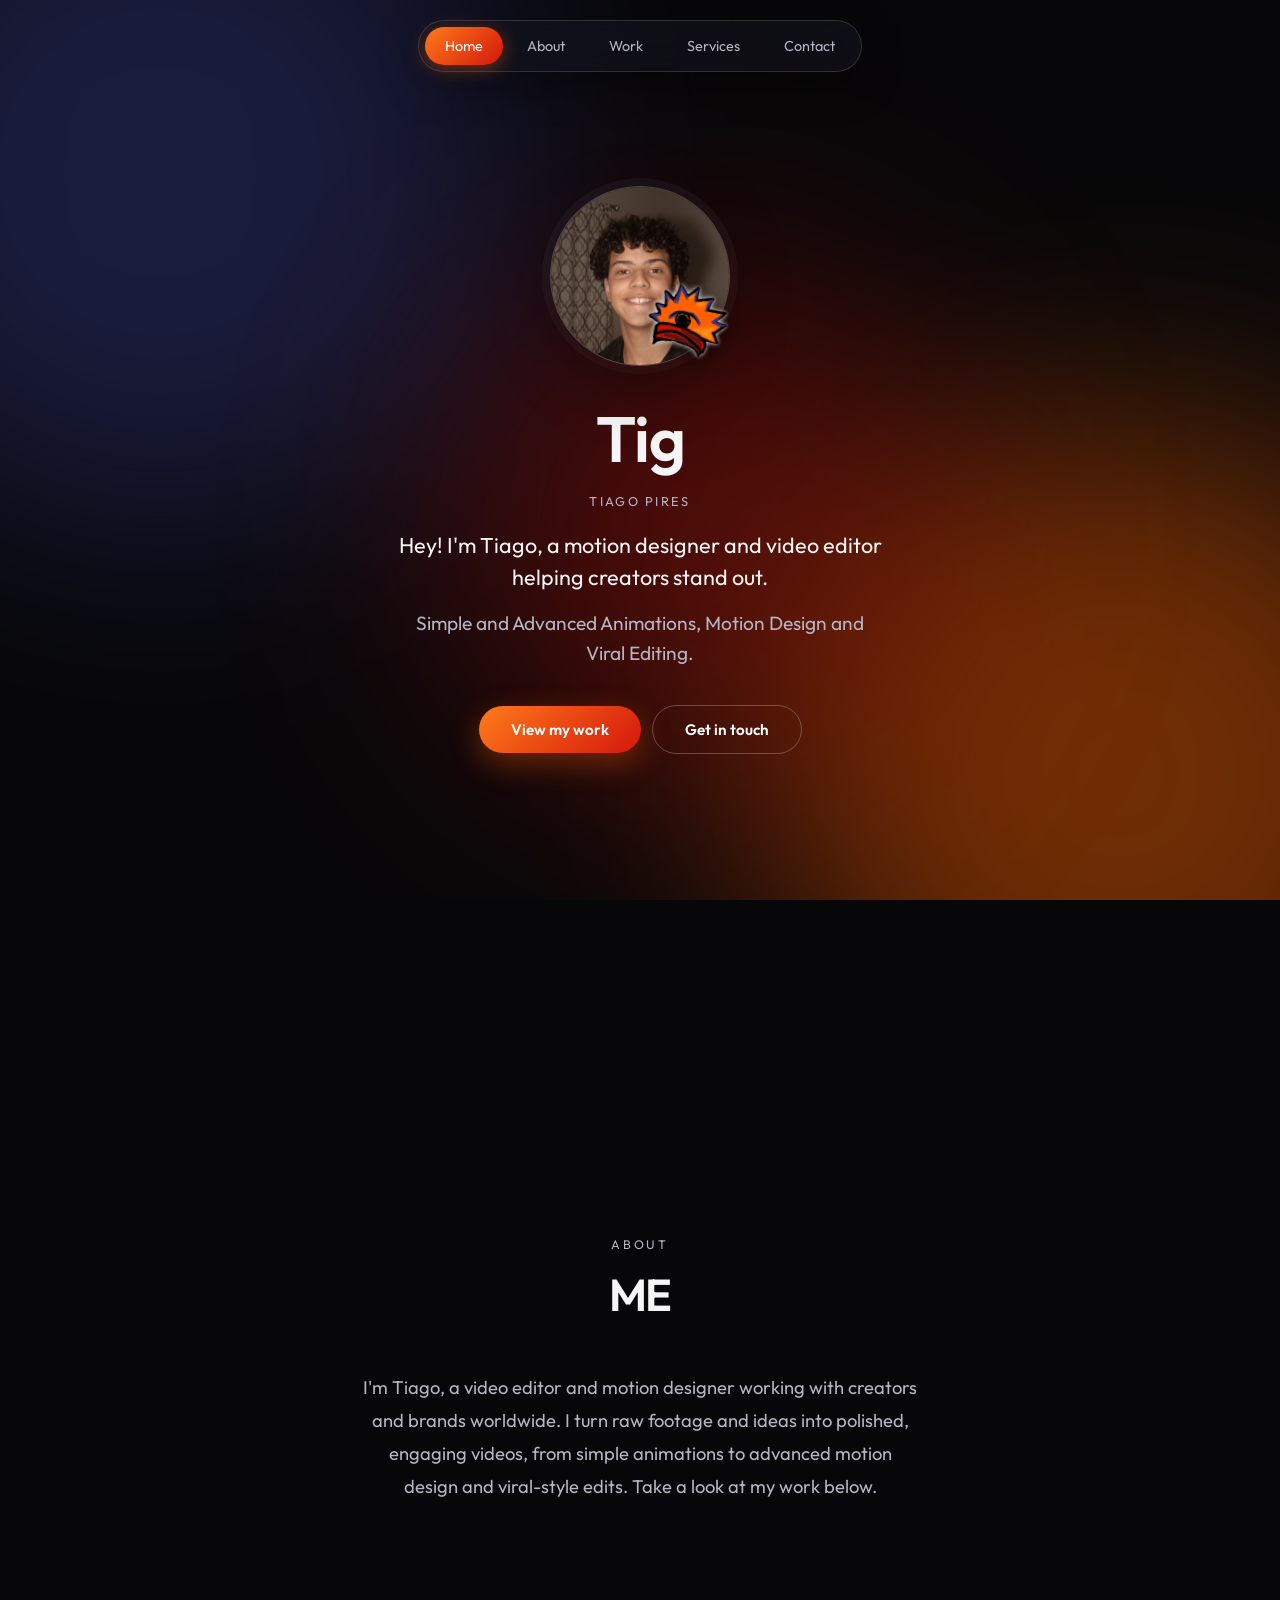
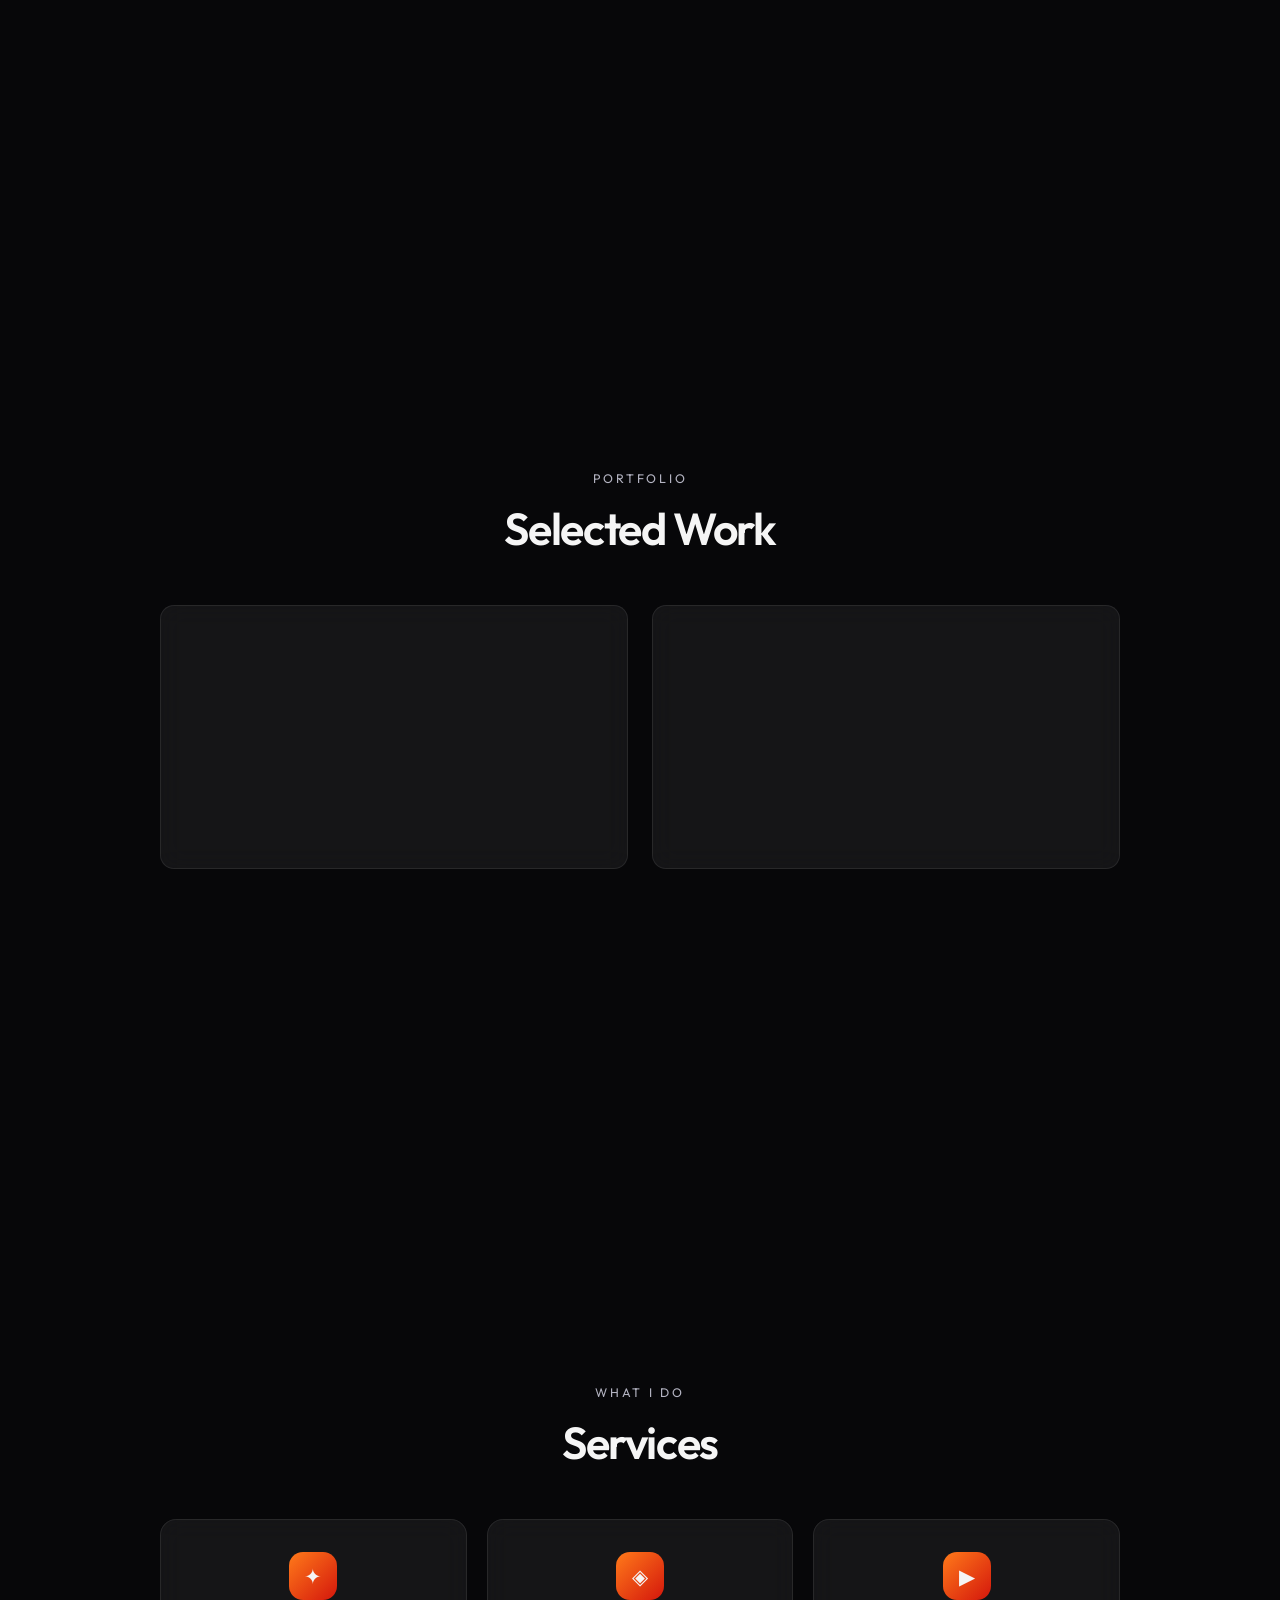
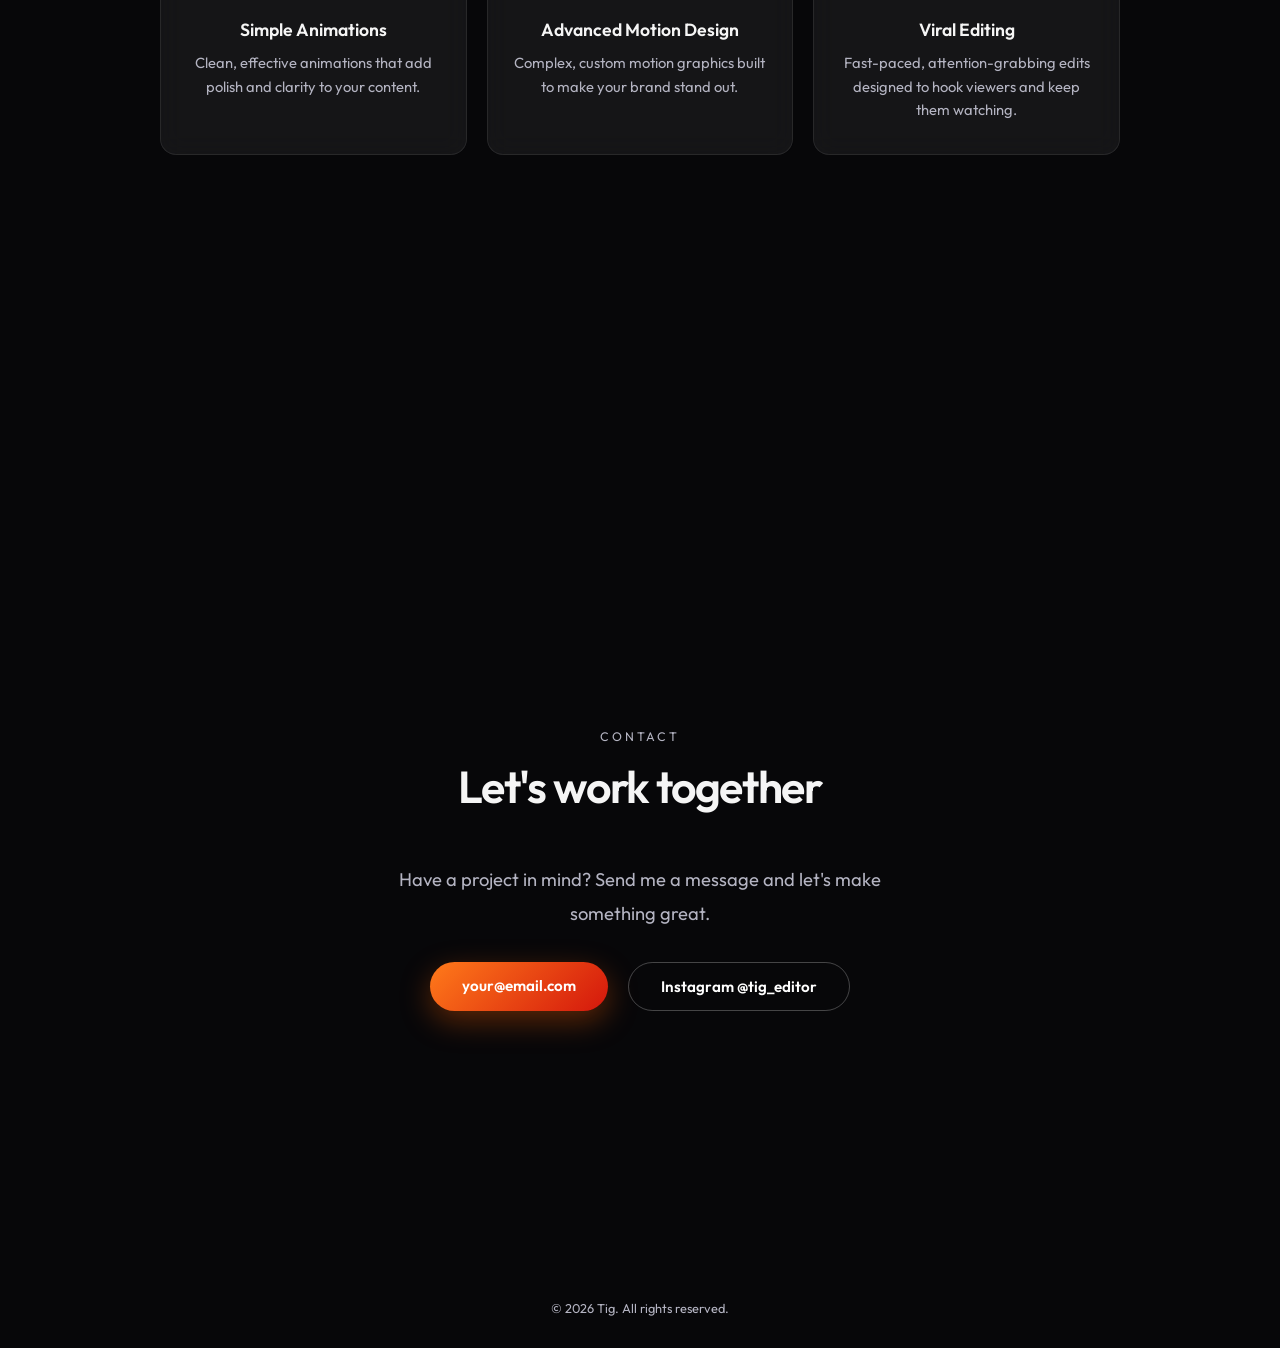
==== commit c1ce9f42: "Update index.html" ====
--- a/index.html
+++ b/index.html
@@ -158,8 +158,8 @@
   position: absolute;
   right: 0;
   bottom: 0;
-  width: 100px;
-  height: 100px;
+  width: 90px;
+  height: 90px;
   object-fit: contain;
   transform: rotate(12deg);
   filter: drop-shadow(0 4px 10px rgba(0, 0, 0, 0.45));
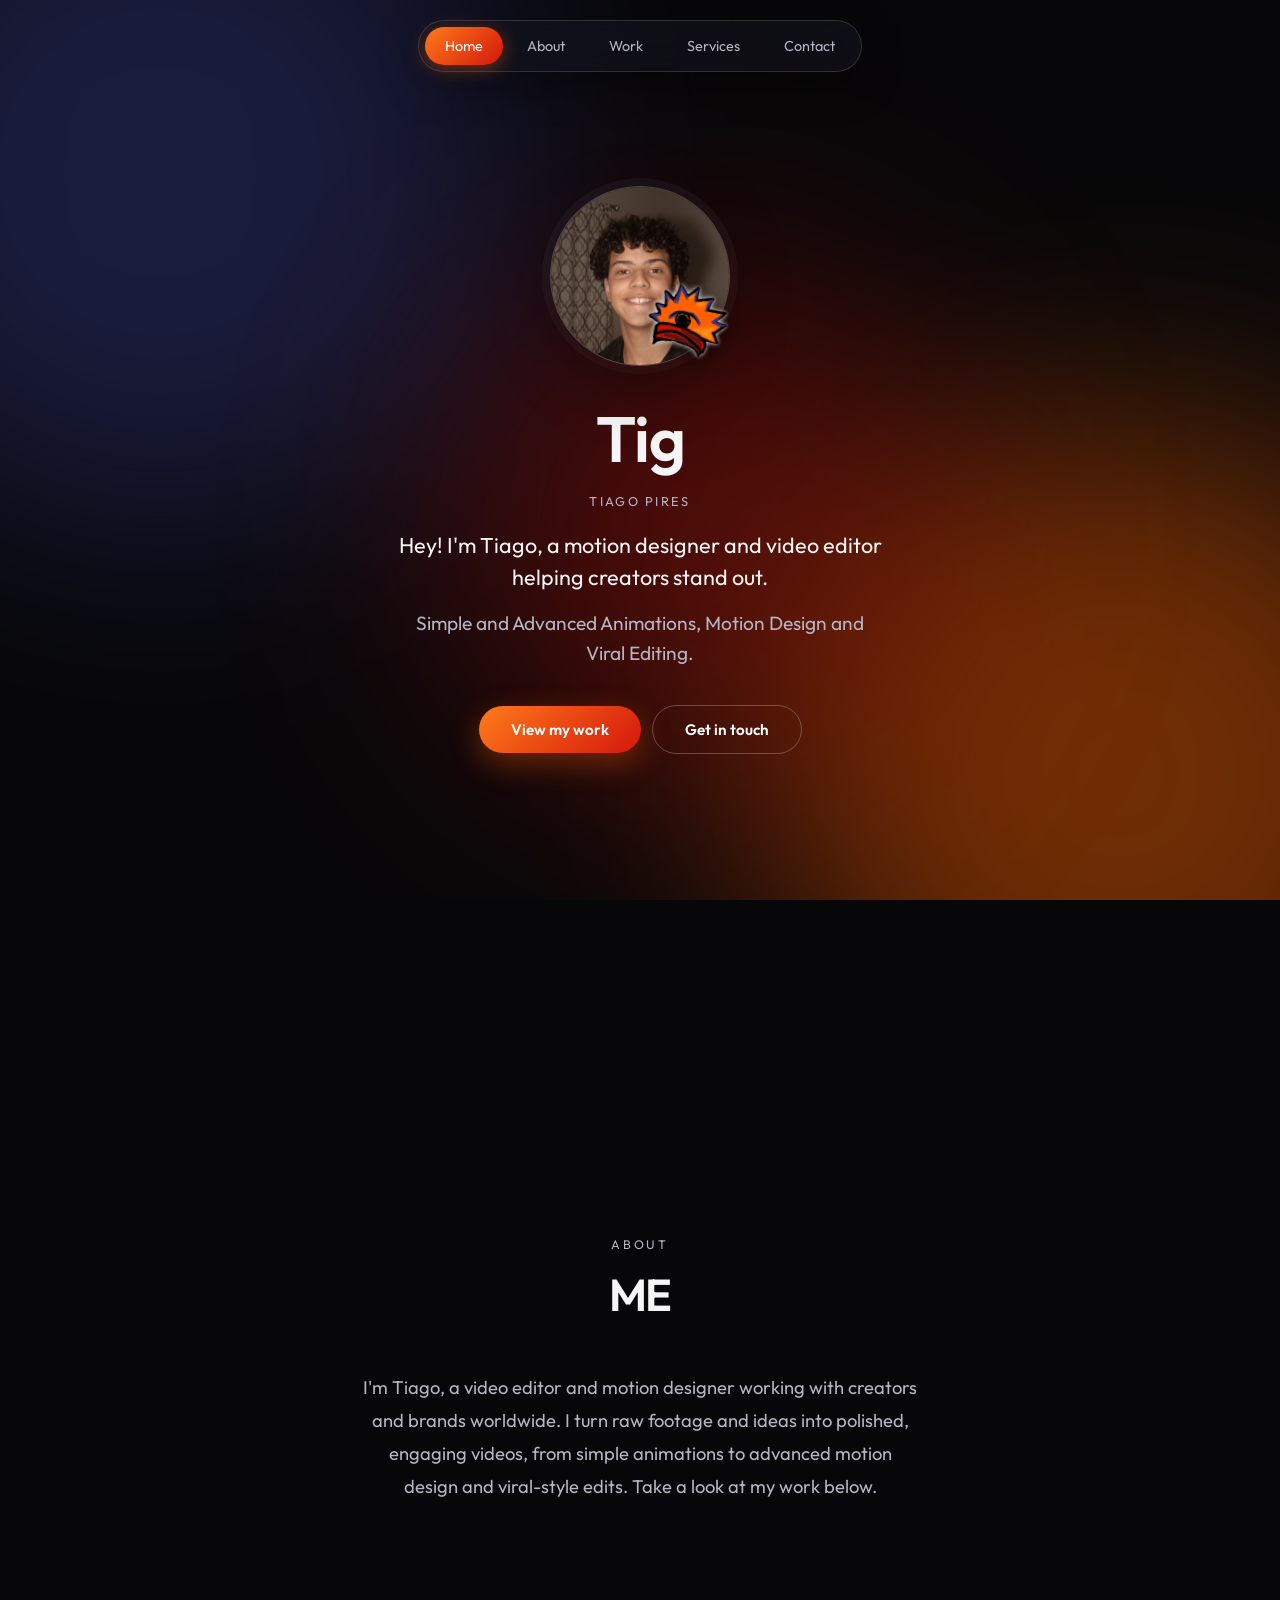
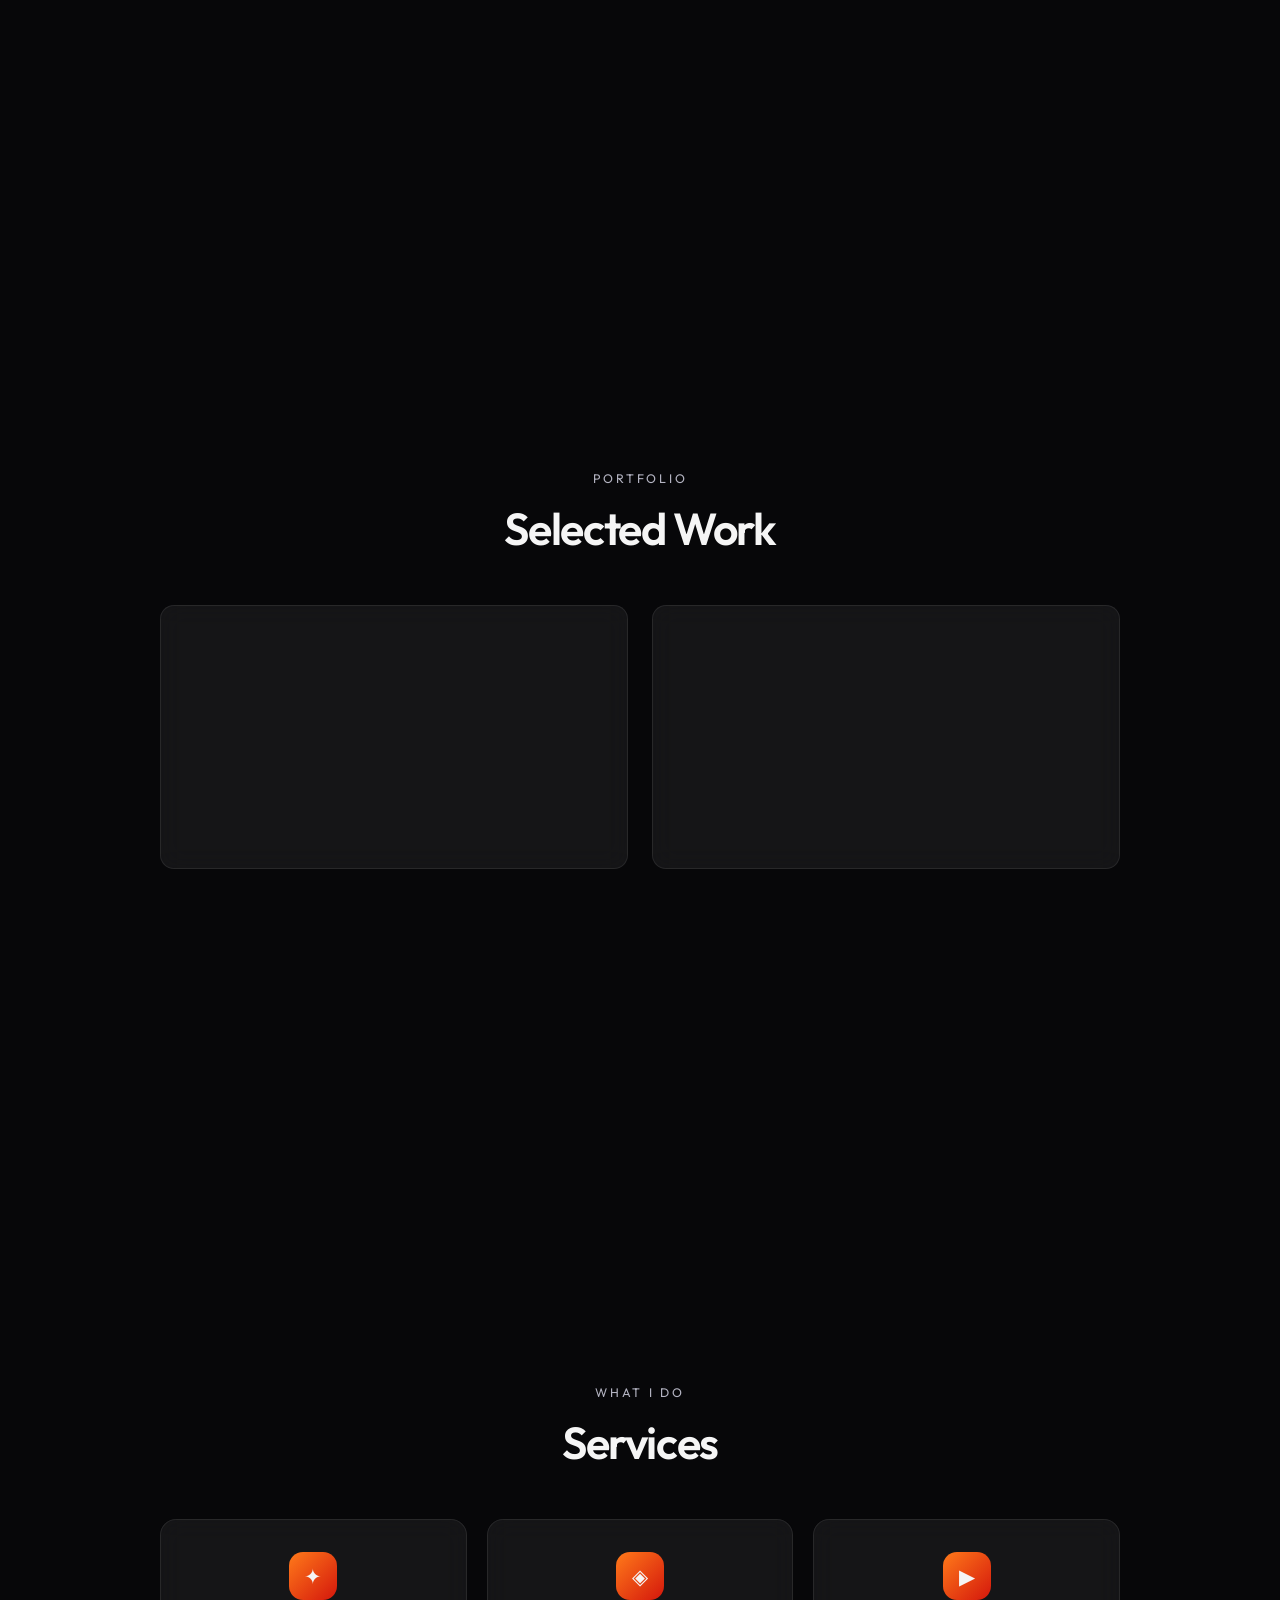
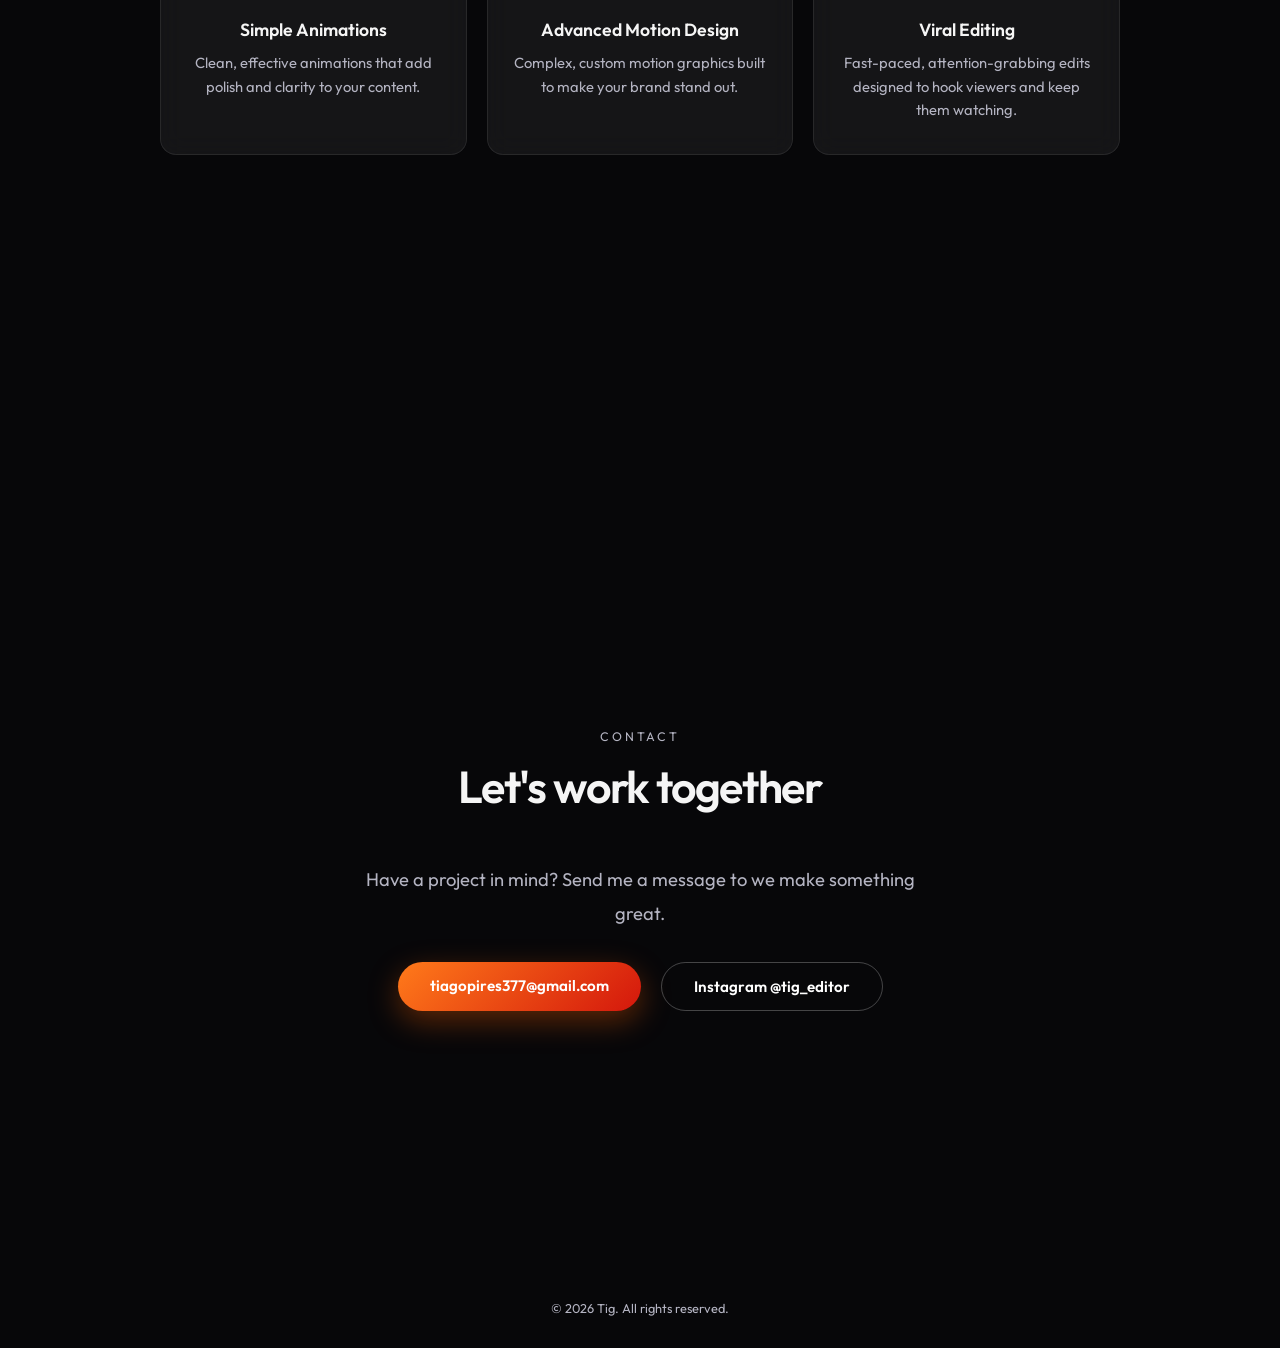
==== commit ea13d35d: "Update index.html" ====
--- a/index.html
+++ b/index.html
@@ -426,10 +426,10 @@
   <section id="contact">
     <p class="section-label reveal">Contact</p>
     <h2 class="reveal">Let's work together</h2>
-    <p class="text-block reveal">Have a project in mind? Send me a message and let's make something great.</p>
+    <p class="text-block reveal">Have a project in mind? Send me a message to we make something great.</p>
     <div class="contact-links reveal">
       <!-- Replace with your real email and social links -->
-      <a class="btn" href="mailto:your@email.com">your@email.com</a>
+      <a class="btn" href="mailto:tiagopires377@gmail.com">tiagopires377@gmail.com</a>
       <a class="btn ghost" href="https://instagram.com/tig_editor" target="_blank" rel="noopener">Instagram @tig_editor</a>
     </div>
   </section>
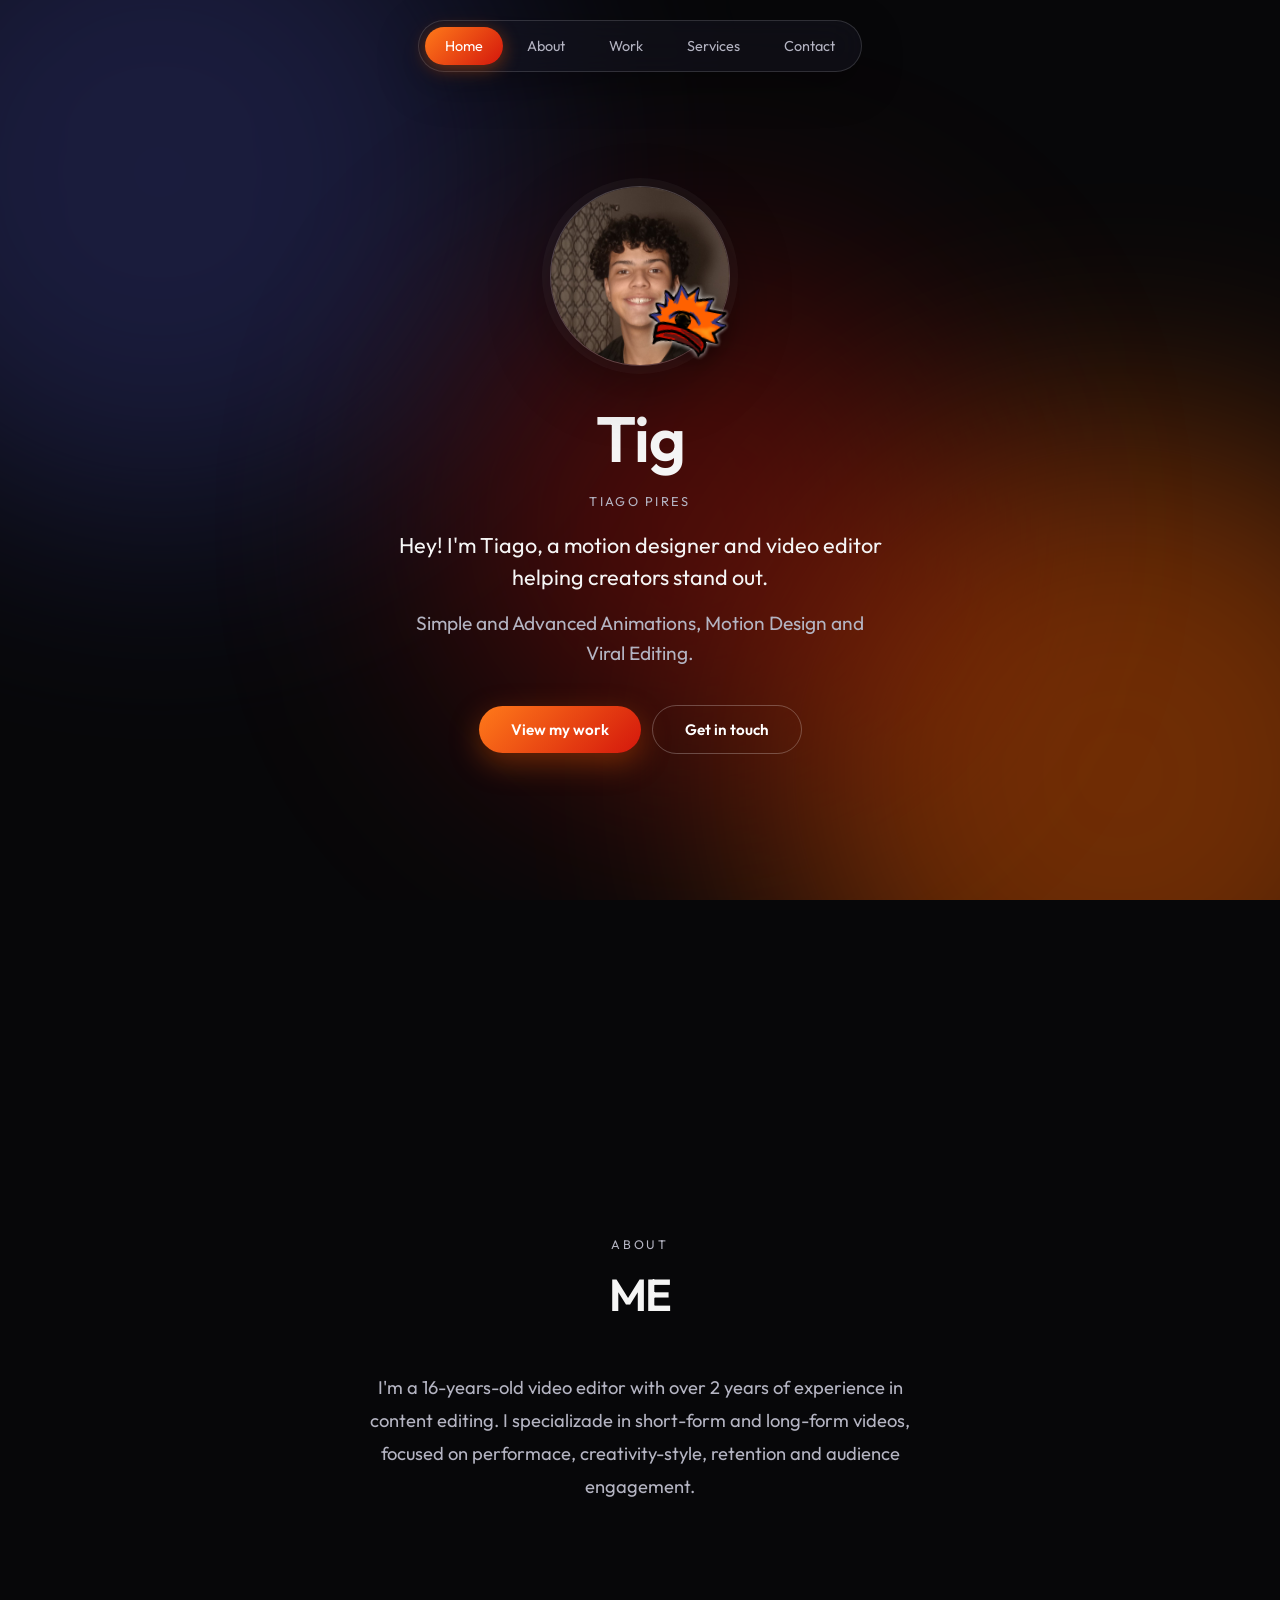
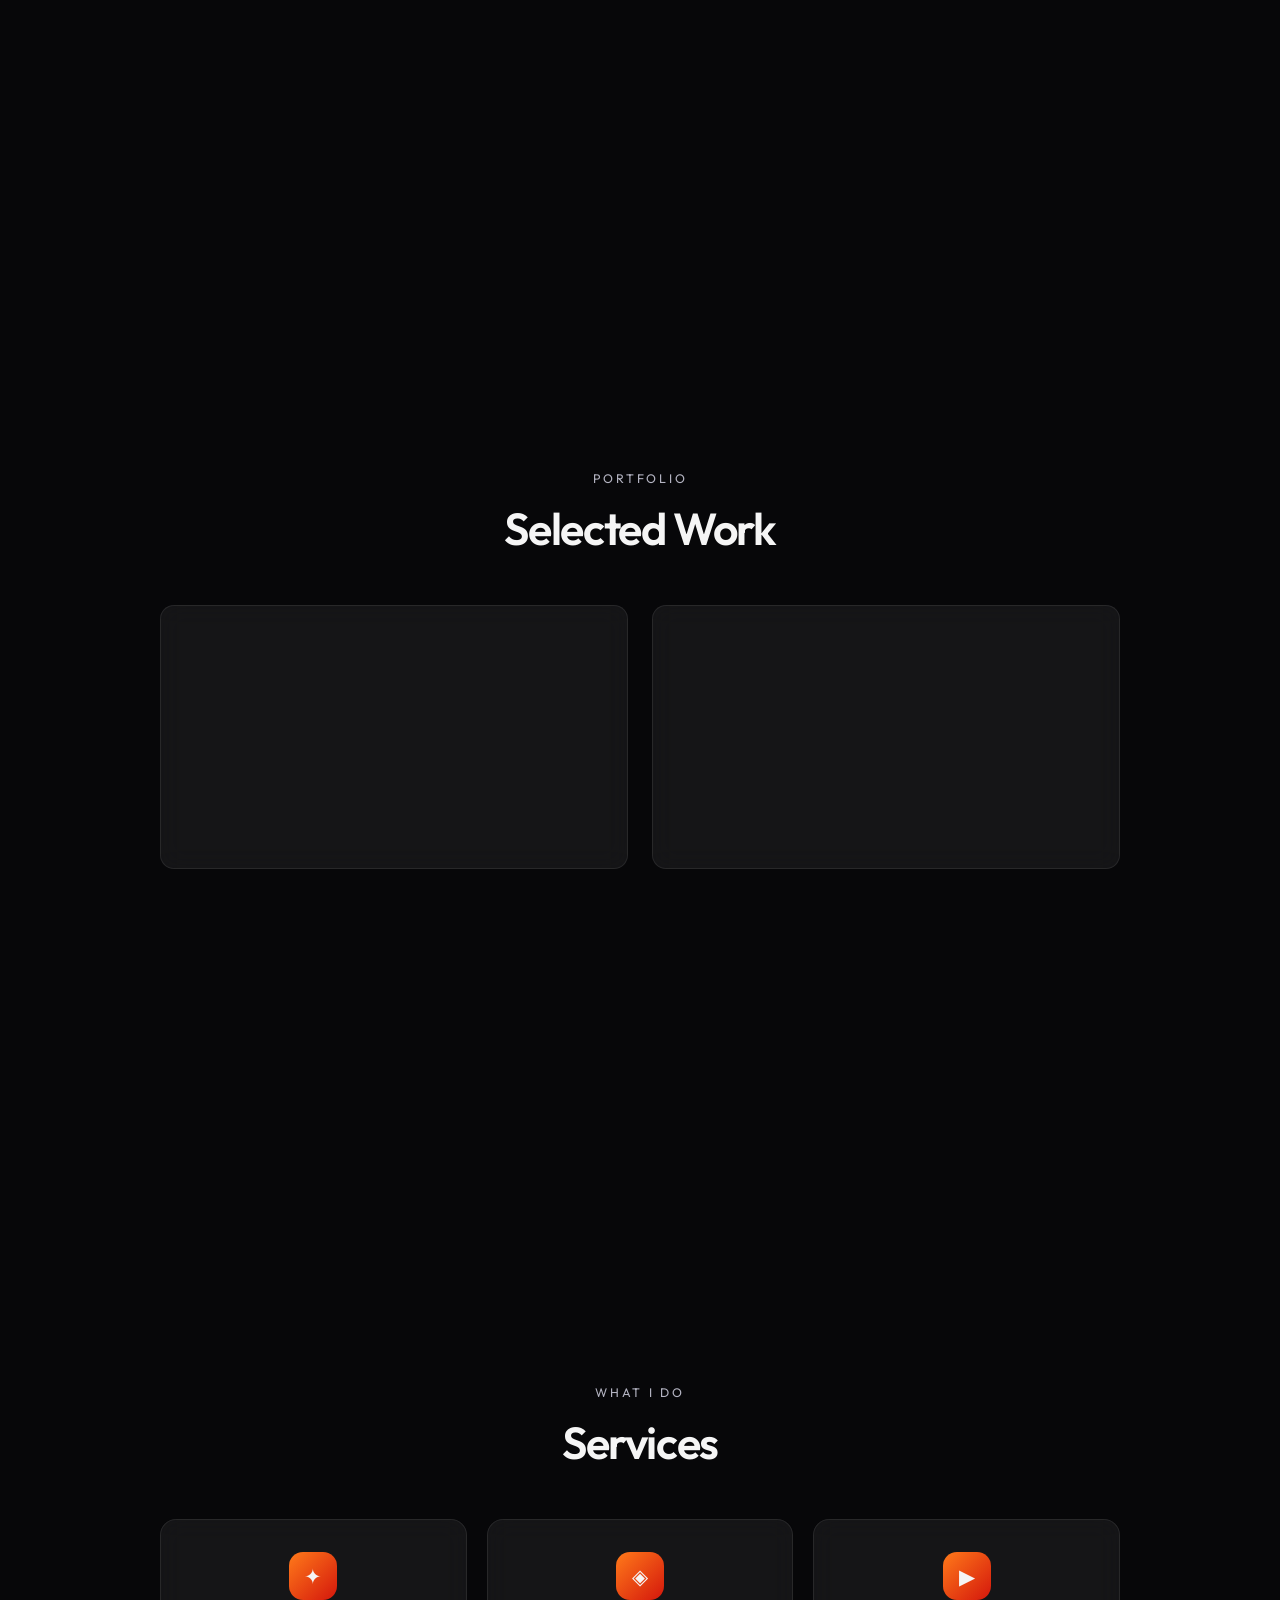
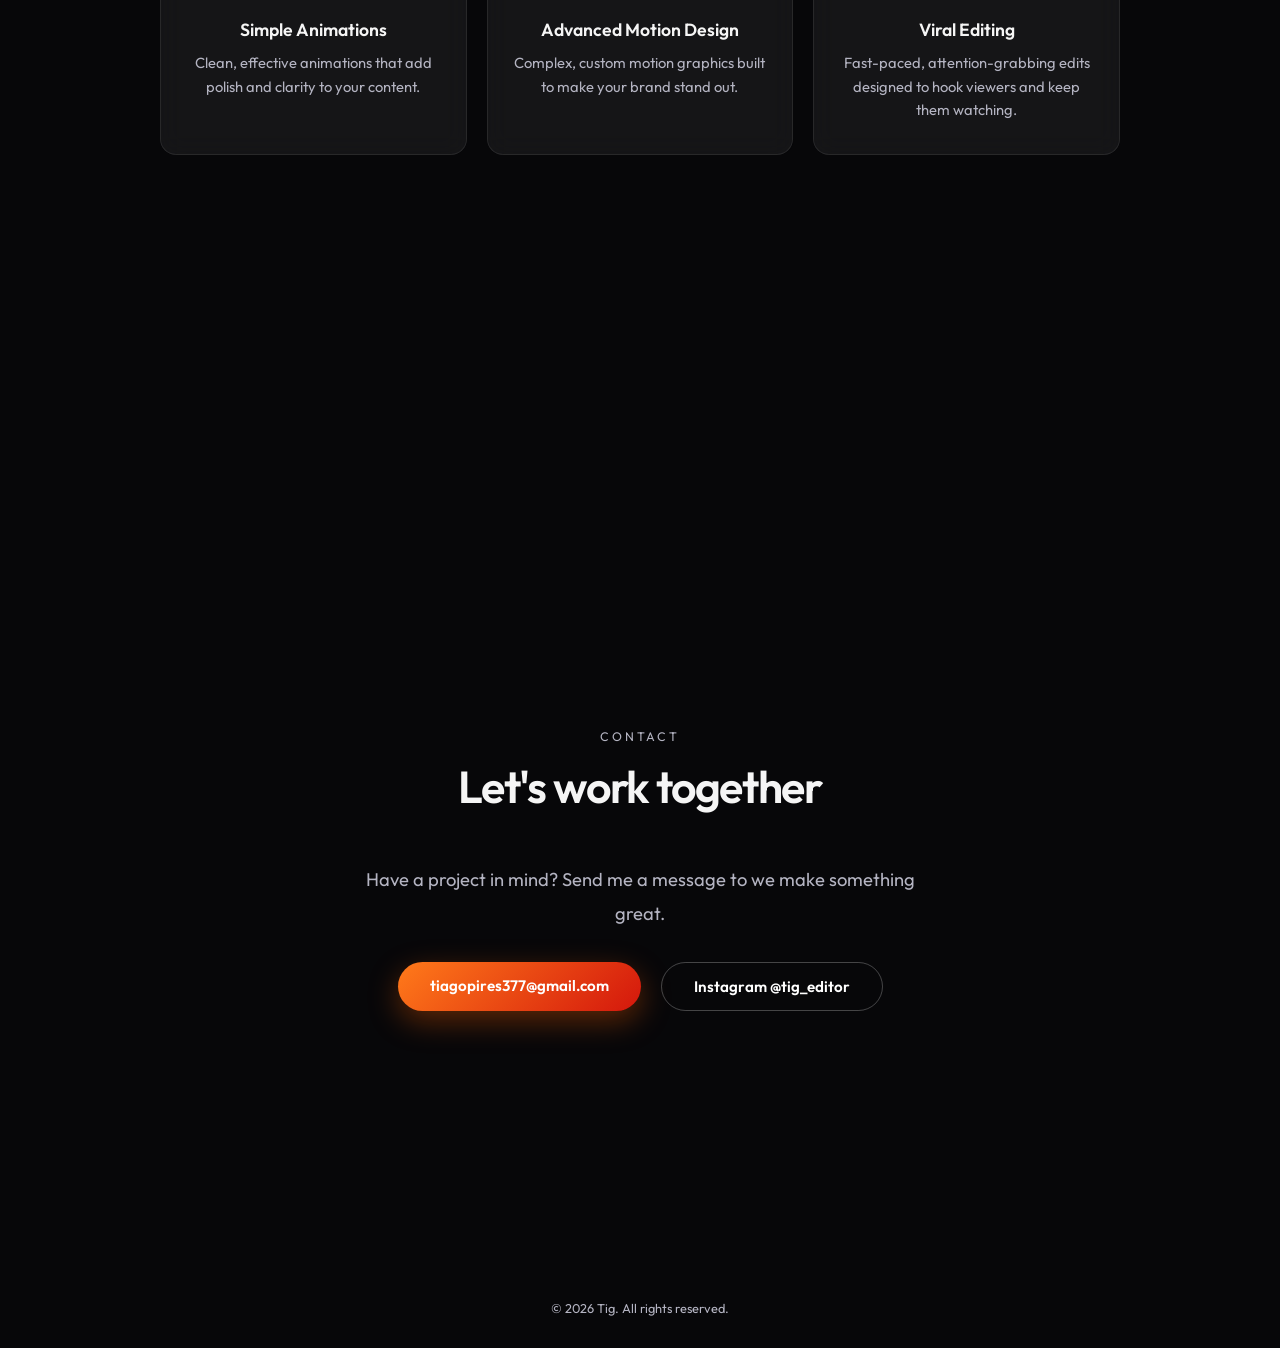
==== commit 73c4f232: "Update index.html" ====
--- a/index.html
+++ b/index.html
@@ -364,9 +364,8 @@
     <p class="section-label reveal">About</p>
     <h2 class="reveal">ME</h2>
     <p class="text-block reveal">
-      I'm Tiago, a video editor and motion designer working with creators and brands worldwide.
-      I turn raw footage and ideas into polished, engaging videos, from simple animations
-      to advanced motion design and viral-style edits. Take a look at my work below.
+      I'm a 16-years-old video editor with over 2 years of experience in content editing.
+      I specializade in short-form and long-form videos, focused on performace, creativity-style, retention and audience engagement.
     </p>
   </section>
 
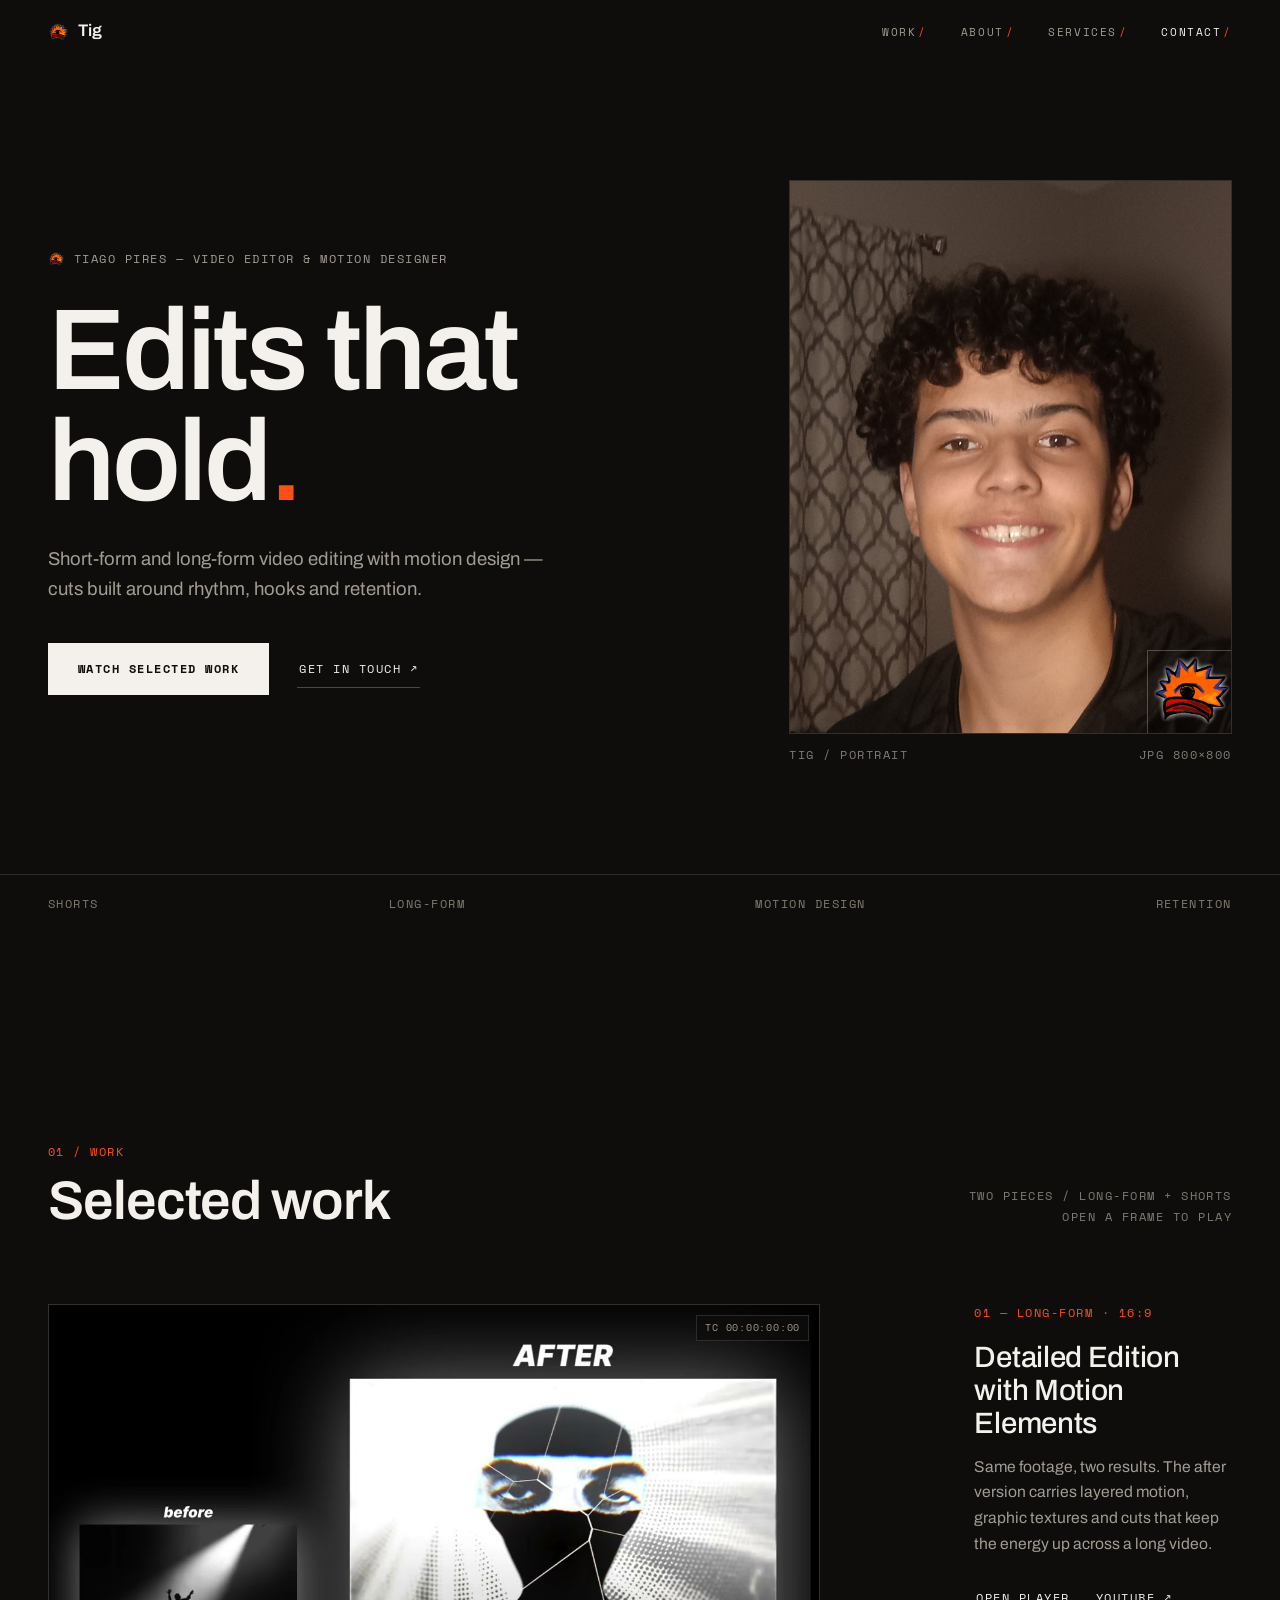
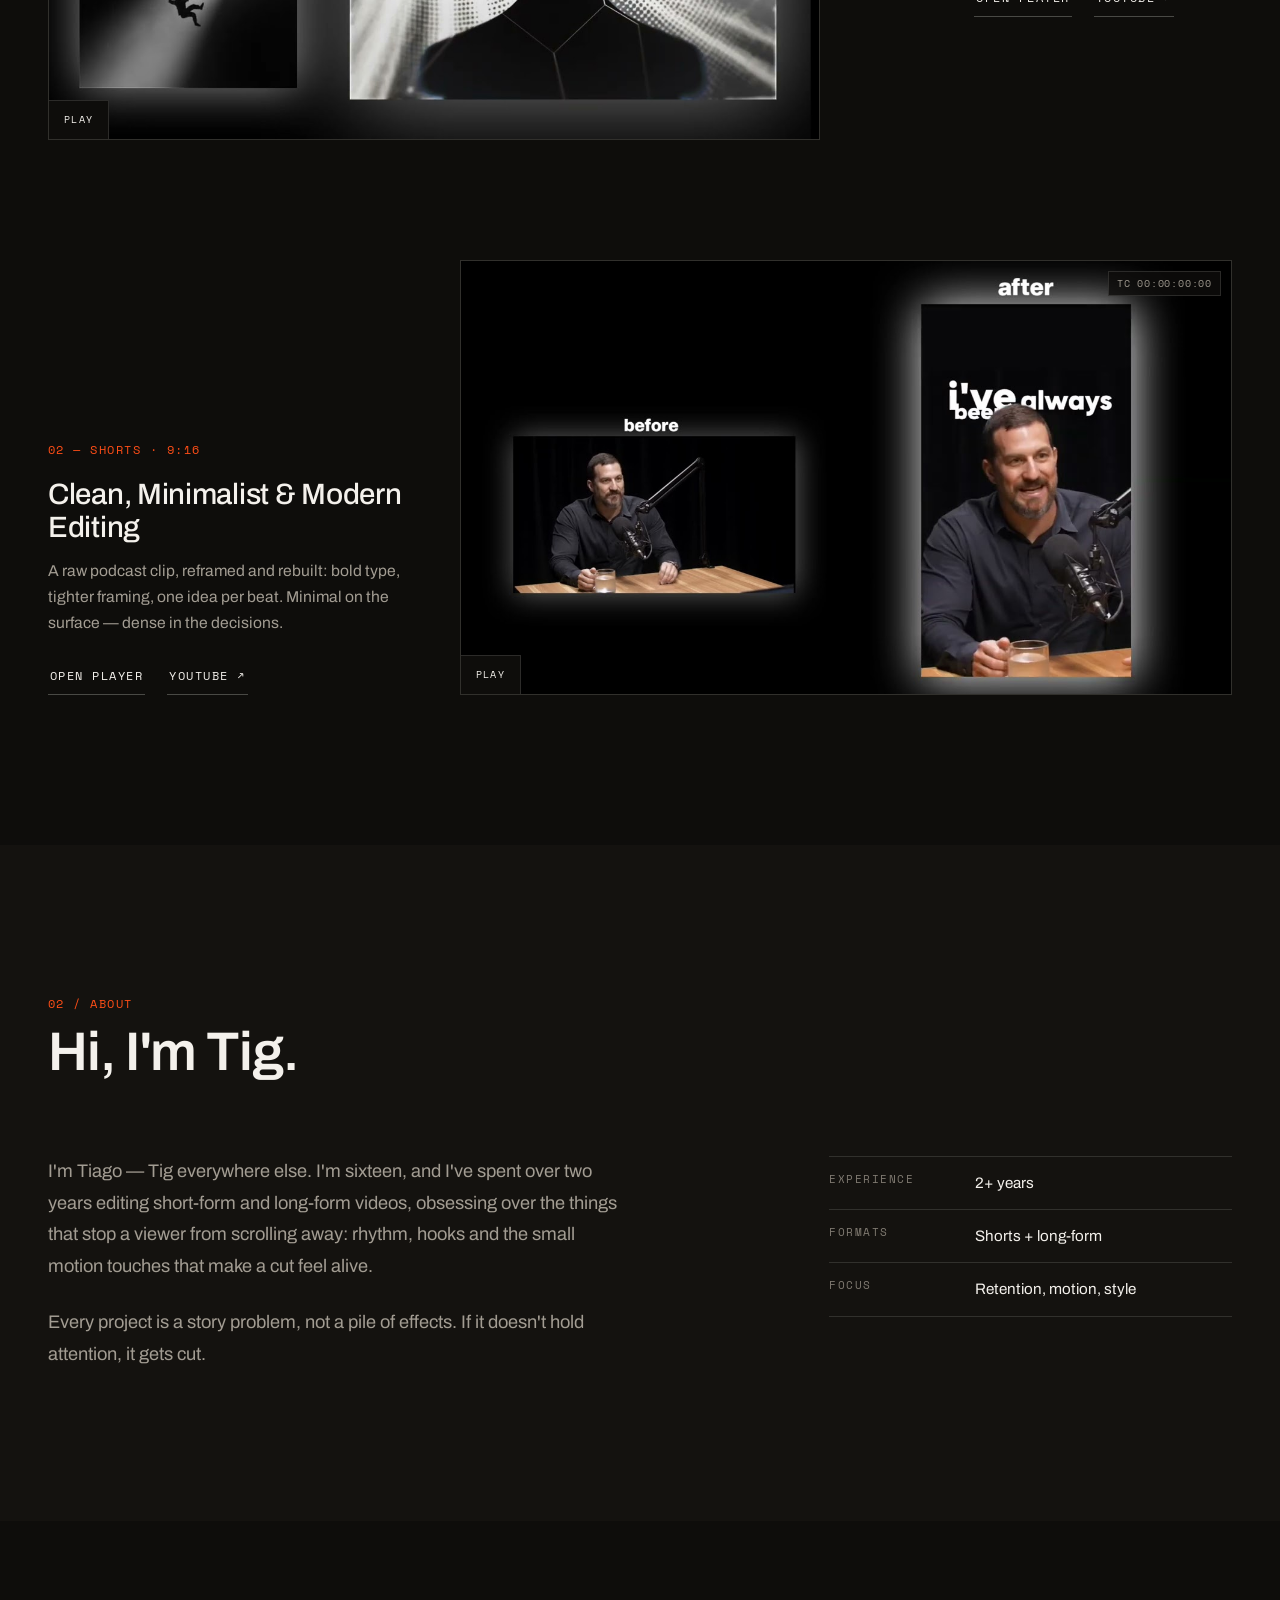
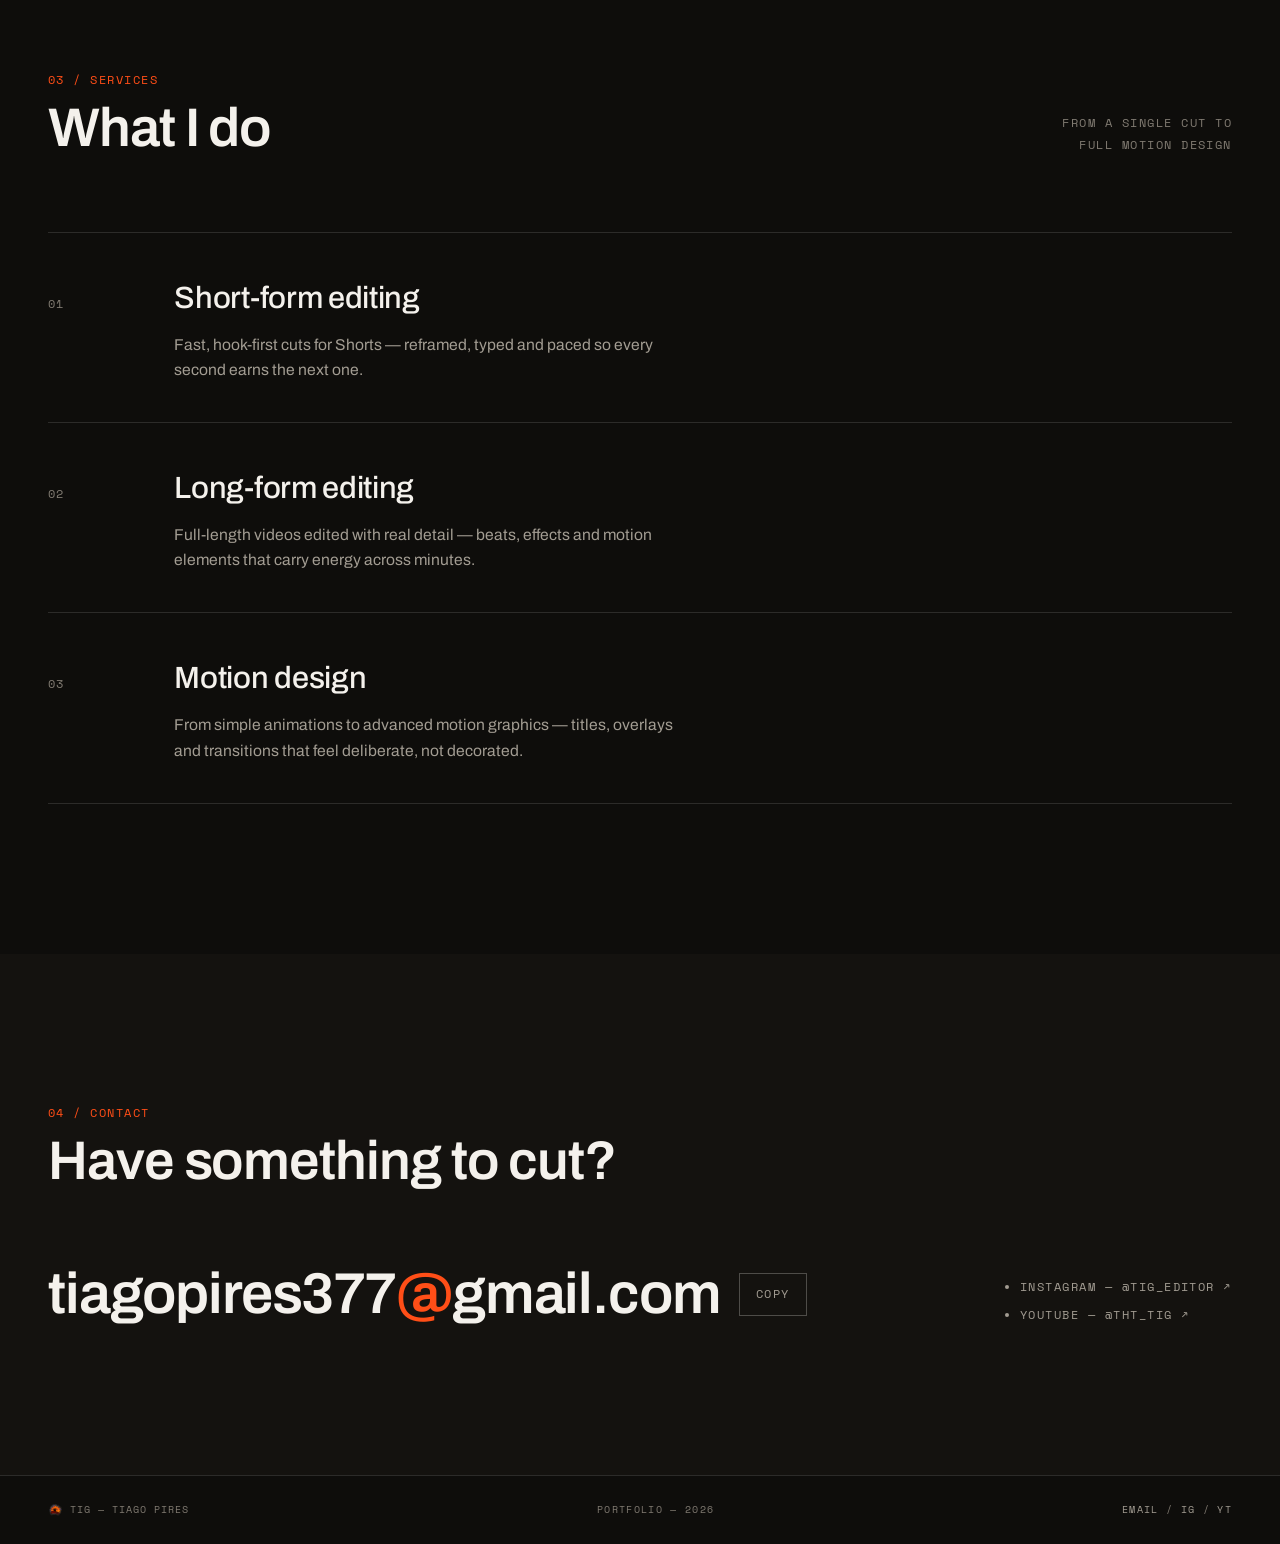
==== commit 9a9fc59f: "Rebuild: editorial screening-room portfolio (new design system, modal player, perf + a11y)" ====
--- a/index.html
+++ b/index.html
@@ -3,468 +3,309 @@
 <head>
   <meta charset="UTF-8" />
   <meta name="viewport" content="width=device-width, initial-scale=1.0" />
-  <title>Tig | Motion Design & Video Editing</title>
-  <meta name="description" content="Simple and Advanced Animations and Motion Design." />
+  <title>Tig — Video Editor &amp; Motion Designer</title>
+  <meta name="description" content="Short-form and long-form video editing with motion design. I'm Tig — I cut videos that hold attention." />
+
+  <link rel="canonical" href="https://tig-portfolio.pages.dev/" />
+  <meta property="og:type" content="website" />
+  <meta property="og:site_name" content="Tig" />
+  <meta property="og:title" content="Tig — Video Editor & Motion Designer" />
+  <meta property="og:description" content="Short-form and long-form video editing with motion design. I'm Tig — I cut videos that hold attention." />
+  <meta property="og:url" content="https://tig-portfolio.pages.dev/" />
+  <meta property="og:image" content="https://tig-portfolio.pages.dev/assets/img/og.jpg" />
+  <meta property="og:image:width" content="1280" />
+  <meta property="og:image:height" content="720" />
+  <meta name="twitter:card" content="summary_large_image" />
+
+  <link rel="icon" type="image/png" sizes="64x64" href="assets/img/favicon-64.png" />
+  <link rel="apple-touch-icon" href="assets/img/apple-touch-icon.png" />
 
   <link rel="preconnect" href="https://fonts.googleapis.com" />
   <link rel="preconnect" href="https://fonts.gstatic.com" crossorigin />
-  <link href="https://fonts.googleapis.com/css2?family=Outfit:wght@300;400;600&display=swap" rel="stylesheet" />
-
-  <style>
-    :root {
-      --bg: #070709;
-      --text: #f5f5f5;
-      --muted: #b4b4c2;
-      --line: rgba(255, 255, 255, 0.08);
-      --glass: rgba(255, 255, 255, 0.06);
-
-      /* Background glow colors */
-      --glow-1: #353a85; /* indigo (hair shading) */
-      --glow-2: #ff6200; /* orange (hair) */
-      --glow-3: #c8140a; /* red (headband) */
-
-      --accent: linear-gradient(135deg, #ff7a1a, #d4170c);
-    }
-
-    * { margin: 0; padding: 0; box-sizing: border-box; }
-
-    html { scroll-behavior: smooth; }
-
-    body {
-      background: var(--bg);
-      color: var(--text);
-      font-family: "Creato Display", "Outfit", "Helvetica Neue", Arial, sans-serif;
-      -webkit-font-smoothing: antialiased;
-      min-height: 100vh;
-    }
-
-    /* ---------- BLURRED BACKGROUND ---------- */
-    .bg {
-      position: fixed;
-      inset: 0;
-      z-index: -1;
-      overflow: hidden;
-      background: var(--bg);
-    }
-
-    .bg span {
-      position: absolute;
-      width: 55vmax;
-      height: 55vmax;
-      border-radius: 50%;
-      filter: blur(120px);
-      opacity: 0.42;
-      animation: float 22s ease-in-out infinite alternate;
-    }
-
-    .bg span:nth-child(1) { background: var(--glow-1); top: -20%; left: -15%; }
-    .bg span:nth-child(2) { background: var(--glow-2); bottom: -25%; right: -15%; animation-delay: -7s; }
-    .bg span:nth-child(3) { background: var(--glow-3); top: 30%; left: 35%; width: 40vmax; height: 40vmax; opacity: 0.35; animation-delay: -14s; }
-
-    @keyframes float {
-      from { transform: translate(0, 0) scale(1); }
-      to   { transform: translate(6vmax, 4vmax) scale(1.12); }
-    }
-
-    @media (prefers-reduced-motion: reduce) {
-      .bg span { animation: none; }
-      html { scroll-behavior: auto; }
-      .reveal { transition: none !important; }
-    }
-
-    /* ---------- NAVIGATION ---------- */
-    .nav {
-      position: fixed;
-      top: 20px;
-      left: 50%;
-      transform: translateX(-50%);
-      z-index: 100;
-      display: flex;
-      gap: 4px;
-      padding: 6px;
-      background: rgba(20, 20, 32, 0.55);
-      border: 1px solid rgba(255, 255, 255, 0.14);
-      border-radius: 999px;
-      backdrop-filter: blur(18px);
-      -webkit-backdrop-filter: blur(18px);
-      box-shadow: 0 12px 40px rgba(0, 0, 0, 0.35);
-    }
-
-    .nav a {
-      color: var(--muted);
-      text-decoration: none;
-      font-size: 0.9rem;
-      font-weight: 400;
-      padding: 10px 20px;
-      border-radius: 999px;
-      transition: color 0.25s, background 0.25s;
-      white-space: nowrap;
-    }
-
-    .nav a:hover { color: var(--text); background: rgba(255, 255, 255, 0.08); }
-
-    .nav a.active {
-      color: #fff;
-      background: var(--accent);
-      box-shadow: 0 4px 18px rgba(255, 98, 0, 0.4);
-    }
-
-    /* ---------- SECTIONS (all centered) ---------- */
-    section {
-      min-height: 100vh;
-      display: flex;
-      flex-direction: column;
-      align-items: center;
-      justify-content: center;
-      text-align: center;
-      padding: 120px 24px 80px;
-      scroll-margin-top: 0;
-    }
-
-    .section-label {
-      font-size: 0.78rem;
-      letter-spacing: 0.22em;
-      text-transform: uppercase;
-      color: var(--muted);
-      margin-bottom: 14px;
-    }
-
-    h2 {
-      font-size: clamp(1.8rem, 5vw, 2.8rem);
-      font-weight: 600;
-      letter-spacing: -0.03em;
-      margin-bottom: 48px;
-    }
-
-    /* ---------- HERO ---------- */
-   .photo-wrap {
-  position: relative;
-  width: 180px;
-  height: 180px;
-  margin-bottom: 32px;
-}
-
-.photo {
-  width: 100%;
-  height: 100%;
-  border-radius: 50%;
-  object-fit: cover;
-  background: var(--line);
-  border: 1px solid rgba(255, 255, 255, 0.18);
-  box-shadow: 0 20px 60px rgba(0, 0, 0, 0.35), 0 0 0 8px rgba(255, 255, 255, 0.04);
-}
-
-.badge {
-  position: absolute;
-  right: 0;
-  bottom: 0;
-  width: 90px;
-  height: 90px;
-  object-fit: contain;
-  transform: rotate(12deg);
-  filter: drop-shadow(0 4px 10px rgba(0, 0, 0, 0.45));
-}
-
-    h1 {
-      font-size: clamp(2.4rem, 7vw, 4rem);
-      font-weight: 600;
-      letter-spacing: -0.03em;
-      margin-bottom: 14px;
-    }
-
-    .real-name {
-      font-size: 0.8rem;
-      letter-spacing: 0.18em;
-      text-transform: uppercase;
-      color: var(--muted);
-      margin-bottom: 20px;
-    }
-
-    .intro {
-      font-size: clamp(1.05rem, 2.8vw, 1.35rem);
-      color: var(--text);
-      max-width: 520px;
-      line-height: 1.5;
-      margin-bottom: 14px;
-    }
-
-    .description {
-      font-size: clamp(0.95rem, 2.5vw, 1.2rem);
-      color: var(--muted);
-      max-width: 480px;
-      line-height: 1.6;
-      margin-bottom: 36px;
-    }
-
-    .btn {
-      display: inline-block;
-      text-decoration: none;
-      color: #fff;
-      font-weight: 600;
-      font-size: 0.95rem;
-      padding: 14px 32px;
-      border-radius: 999px;
-      background: var(--accent);
-      box-shadow: 0 10px 30px rgba(255, 98, 0, 0.35);
-      transition: transform 0.25s, box-shadow 0.25s;
-    }
-
-    .btn:hover { transform: translateY(-3px); box-shadow: 0 16px 40px rgba(255, 98, 0, 0.5); }
-
-    .btn.ghost {
-      background: transparent;
-      border: 1px solid rgba(255, 255, 255, 0.25);
-      box-shadow: none;
-      margin-left: 8px;
-    }
-
-    .btn.ghost:hover { background: rgba(255, 255, 255, 0.08); box-shadow: none; }
-
-    /* ---------- WORK ---------- */
-    .work {
-      width: 100%;
-      max-width: 960px;
-      display: grid;
-      grid-template-columns: 1fr 1fr;
-      gap: 24px;
-    }
-
-    .video-slot {
-      aspect-ratio: 16 / 9;
-      background: var(--glass);
-      border: 1px solid var(--line);
-      backdrop-filter: blur(12px);
-      border-radius: 14px;
-      overflow: hidden;
-      transition: transform 0.3s, border-color 0.3s;
-    }
-
-    .video-slot:hover { transform: translateY(-4px); border-color: rgba(255, 255, 255, 0.25); }
-
-    .video-slot iframe {
-      width: 100%;
-      height: 100%;
-      border: 0;
-      display: block;
-    }
-
-    /* ---------- SERVICES ---------- */
-    .cards {
-      width: 100%;
-      max-width: 960px;
-      display: grid;
-      grid-template-columns: repeat(3, 1fr);
-      gap: 20px;
-    }
-
-    .card {
-      background: var(--glass);
-      border: 1px solid var(--line);
-      backdrop-filter: blur(12px);
-      border-radius: 16px;
-      padding: 32px 24px;
-      transition: transform 0.3s, border-color 0.3s;
-    }
-
-    .card:hover { transform: translateY(-6px); border-color: rgba(255, 255, 255, 0.25); }
-
-    .card .icon {
-      width: 48px;
-      height: 48px;
-      margin: 0 auto 18px;
-      border-radius: 14px;
-      background: var(--accent);
-      display: grid;
-      place-items: center;
-      font-size: 1.3rem;
-    }
-
-    .card h3 { font-size: 1.1rem; font-weight: 600; margin-bottom: 10px; }
-    .card p { font-size: 0.92rem; color: var(--muted); line-height: 1.6; }
-
-    /* ---------- ABOUT / CONTACT ---------- */
-    .text-block {
-      max-width: 560px;
-      font-size: clamp(1rem, 2.5vw, 1.15rem);
-      color: var(--muted);
-      line-height: 1.8;
-    }
-
-    .contact-links {
-      margin-top: 32px;
-      display: flex;
-      flex-wrap: wrap;
-      gap: 12px;
-      justify-content: center;
-    }
-
-    footer {
-      text-align: center;
-      font-size: 0.8rem;
-      color: var(--muted);
-      padding: 0 24px 32px;
-    }
-
-    /* ---------- SCROLL REVEAL ---------- */
-    .reveal {
-      opacity: 0;
-      transform: translateY(24px);
-      transition: opacity 0.8s ease, transform 0.8s ease;
-    }
-    .reveal.visible { opacity: 1; transform: none; }
-
-    /* ---------- RESPONSIVE ---------- */
-    @media (max-width: 800px) {
-      .cards { grid-template-columns: 1fr; max-width: 420px; }
-    }
-
-    @media (max-width: 700px) {
-      .work { grid-template-columns: 1fr; }
-      .photo-wrap { width: 140px; height: 140px; }
-.badge { width: 46px; height: 46px; }
-      .nav { top: auto; bottom: 18px; max-width: calc(100vw - 24px); }
-      .nav a { padding: 10px 13px; font-size: 0.8rem; }
-      section { padding: 80px 20px 110px; }
-      .btn.ghost { margin: 12px 0 0; }
-    }
-  </style>
+  <link rel="preconnect" href="https://api.fontshare.com" crossorigin />
+  <link rel="preload" as="image" href="photo.jpg" fetchpriority="high" />
+  <link href="https://fonts.googleapis.com/css2?family=Archivo:wght@400;500;600&family=Space+Mono&display=swap" rel="stylesheet" />
+  <link href="https://api.fontshare.com/v2/css?f[]=clash-display@500,600&display=swap" rel="stylesheet" />
+
+  <link rel="stylesheet" href="assets/css/main.css" />
+  <script type="application/ld+json">
+  {
+    "@context": "https://schema.org",
+    "@type": "Person",
+    "name": "Tiago Pires",
+    "alternateName": "Tig",
+    "jobTitle": "Video Editor & Motion Designer",
+    "url": "https://tig-portfolio.pages.dev/",
+    "sameAs": ["https://www.instagram.com/tig_editor", "https://www.youtube.com/channel/UCOsuav56ihXr3ou1uQPDAng"]
+  }
+  </script>
 </head>
 
 <body>
-
-  <div class="bg"><span></span><span></span><span></span></div>
-
-  <!-- NAVIGATION -->
-  <nav class="nav" id="nav" aria-label="Main navigation">
-    <a href="#home" class="active">Home</a>
-    <a href="#about">About</a>
-    <a href="#work">Work</a>
-    <a href="#services">Services</a>
-    <a href="#contact">Contact</a>
-  </nav>
-
-  <!-- HOME -->
-  <section id="home">
-    <div class="photo-wrap">
-  <img class="photo" src="photo.jpg" alt="Tig" />
-  <img class="badge" src="icon.png" alt="" />
-</div>
-    <h1>Tig</h1>
-    <p class="real-name">Tiago Pires</p>
-    <p class="intro">Hey! I'm Tiago, a motion designer and video editor helping creators stand out.</p>
-    <p class="description">Simple and Advanced Animations, Motion Design and Viral Editing.</p>
-    <div>
-      <a class="btn" href="#work">View my work</a>
-      <a class="btn ghost" href="#contact">Get in touch</a>
+  <a class="skip-link" href="#main">Skip to content</a>
+
+  <header class="site-head" data-header>
+    <a class="brand" href="#top">
+      <img src="assets/img/favicon-64.png" width="20" height="20" alt="" />
+      <span>Tig</span>
+    </a>
+    <nav class="site-nav" aria-label="Primary">
+      <a href="#work" data-navlink>Work<span class="slash" aria-hidden="true">/</span></a>
+      <a href="#about" data-navlink>About<span class="slash" aria-hidden="true">/</span></a>
+      <a href="#services" data-navlink>Services<span class="slash" aria-hidden="true">/</span></a>
+      <a href="#contact" data-navlink>Contact<span class="slash" aria-hidden="true">/</span></a>
+    </nav>
+    <button class="menu-btn mono" data-menu-btn aria-expanded="false" aria-controls="menuOverlay">Menu</button>
+  </header>
+
+  <div class="menu-overlay" id="menuOverlay" hidden>
+    <nav aria-label="Mobile">
+      <a href="#work" data-menuclose>Work<span aria-hidden="true"> ↘</span></a>
+      <a href="#about" data-menuclose>About<span aria-hidden="true"> ↘</span></a>
+      <a href="#services" data-menuclose>Services<span aria-hidden="true"> ↘</span></a>
+      <a href="#contact" data-menuclose>Contact<span aria-hidden="true"> ↘</span></a>
+    </nav>
+    <p class="mono menu-foot">tiagopires377@gmail.com — @tig_editor</p>
+  </div>
+
+  <main id="main">
+
+    <!-- ============ HERO ============ -->
+    <section class="hero" id="top" aria-labelledby="heroTitle">
+      <div class="container hero-grid">
+        <div class="hero-copy">
+          <p class="kicker mono" data-hero-step="1">
+            <img src="assets/img/favicon-64.png" width="16" height="16" alt="" />
+            Tiago Pires — Video Editor &amp; Motion Designer
+          </p>
+          <h1 id="heroTitle" data-hero-step="2">
+            Edits that hold<span class="accent-dot">.</span>
+          </h1>
+          <p class="hero-lede" data-hero-step="3">
+            Short-form and long-form video editing with motion design —
+            cuts built around rhythm, hooks and retention.
+          </p>
+          <div class="hero-cta" data-hero-step="4">
+            <a class="btn-solid" href="#work">Watch selected work</a>
+            <a class="link-underline" href="mailto:tiagopires377@gmail.com?subject=Project%20inquiry">Get in touch<span aria-hidden="true"> ↗</span></a>
+          </div>
+        </div>
+
+        <figure class="hero-photo" data-hero-step="3">
+          <div class="frame">
+            <img src="photo.jpg" width="800" height="800" alt="Portrait of Tiago Pires (Tig)" fetchpriority="high" />
+            <img class="hero-mascot" src="icon.png" width="1048" height="1025" alt="Tig's channel mascot" loading="lazy" />
+          </div>
+          <figcaption class="mono frame-cap">
+            <span>TIG / PORTRAIT</span>
+            <span>JPG 800×800</span>
+          </figcaption>
+        </figure>
+      </div>
+      <div class="container hero-foot mono" aria-hidden="true">
+        <span>SHORTS</span>
+        <span>LONG-FORM</span>
+        <span>MOTION DESIGN</span>
+        <span>RETENTION</span>
+      </div>
+    </section>
+
+    <!-- ============ WORK ============ -->
+    <section class="work" id="work" aria-labelledby="workTitle">
+      <div class="container">
+        <header class="section-head" data-reveal data-reveal-stagger="1">
+          <div>
+            <p class="section-tick mono" aria-hidden="true">01 / WORK</p>
+            <h2 id="workTitle">Selected work</h2>
+          </div>
+          <p class="section-note mono">TWO PIECES / LONG-FORM + SHORTS<br />OPEN A FRAME TO PLAY</p>
+        </header>
+
+        <div class="work-list">
+
+          <article class="work-item work-item--a" aria-labelledby="longformTitle">
+            <div class="work-media" data-reveal>
+              <button class="frame play-frame" data-yt="ediIgtAnjoc"
+                      data-title="Detailed Edition with Motion Elements — Long Video Format"
+                      aria-label="Play video: Detailed Edition with Motion Elements, long video format">
+                <img src="assets/img/work/longform.jpg" width="1280" height="720" loading="lazy" decoding="async"
+                     alt="Before and after of a long video edit — a plain falling shot becomes a collage-style graphic treatment with layered motion" />
+                <span class="play-glyph mono" aria-hidden="true">Play</span>
+                <span class="tc mono" aria-hidden="true">TC 00:00:00:00</span>
+              </button>
+            </div>
+            <div class="work-meta" data-reveal data-reveal-stagger="2">
+              <p class="mono work-tag">01 — LONG-FORM · 16:9</p>
+              <h3 id="longformTitle">Detailed Edition with Motion Elements</h3>
+              <p class="work-note">
+                Same footage, two results. The after version carries layered motion,
+                graphic textures and cuts that keep the energy up across a long video.
+              </p>
+              <div class="work-links">
+                <button class="link-underline" data-yt="ediIgtAnjoc"
+                        data-title="Detailed Edition with Motion Elements — Long Video Format">Open player</button>
+                <a class="link-underline" href="https://youtu.be/ediIgtAnjoc" target="_blank" rel="noopener">YouTube<span aria-hidden="true"> ↗</span></a>
+              </div>
+            </div>
+          </article>
+
+          <article class="work-item work-item--b" aria-labelledby="shortsTitle">
+            <div class="work-meta" data-reveal>
+              <p class="mono work-tag">02 — SHORTS · 9:16</p>
+              <h3 id="shortsTitle">Clean, Minimalist &amp; Modern Editing</h3>
+              <p class="work-note">
+                A raw podcast clip, reframed and rebuilt: bold type, tighter framing,
+                one idea per beat. Minimal on the surface — dense in the decisions.
+              </p>
+              <div class="work-links">
+                <button class="link-underline" data-yt="vVkeZ0U3DYc"
+                        data-title="Clean, Minimalist and Modern Editing — Shorts Format">Open player</button>
+                <a class="link-underline" href="https://youtu.be/vVkeZ0U3DYc" target="_blank" rel="noopener">YouTube<span aria-hidden="true"> ↗</span></a>
+              </div>
+            </div>
+            <div class="work-media" data-reveal data-reveal-stagger="2">
+              <button class="frame play-frame" data-yt="vVkeZ0U3DYc"
+                      data-title="Clean, Minimalist and Modern Editing — Shorts Format"
+                      aria-label="Play video: Clean, minimalist and modern editing, shorts format">
+                <img src="assets/img/work/shorts.jpg" width="1280" height="720" loading="lazy" decoding="async"
+                     alt="Before and after of a short video — a raw framed clip becomes a vertical reframe with bold kinetic typography" />
+                <span class="play-glyph mono" aria-hidden="true">Play</span>
+                <span class="tc mono" aria-hidden="true">TC 00:00:00:00</span>
+              </button>
+            </div>
+          </article>
+
+        </div>
+      </div>
+    </section>
+
+    <!-- ============ ABOUT ============ -->
+    <section class="about" id="about" aria-labelledby="aboutTitle">
+      <div class="container">
+        <header class="section-head" data-reveal>
+          <div>
+            <p class="section-tick mono" aria-hidden="true">02 / ABOUT</p>
+            <h2 id="aboutTitle">Hi, I'm Tig.</h2>
+          </div>
+        </header>
+
+        <div class="about-grid">
+          <div class="about-copy" data-reveal data-reveal-stagger="2">
+            <p>
+              I'm Tiago — Tig everywhere else. I'm sixteen, and I've spent over two years
+              editing short-form and long-form videos, obsessing over the things that stop
+              a viewer from scrolling away: rhythm, hooks and the small motion touches
+              that make a cut feel alive.
+            </p>
+            <p>
+              Every project is a story problem, not a pile of effects.
+              If it doesn't hold attention, it gets cut.
+            </p>
+          </div>
+
+          <dl class="about-facts mono" data-reveal data-reveal-stagger="3">
+            <div><dt>EXPERIENCE</dt><dd>2+ years</dd></div>
+            <div><dt>FORMATS</dt><dd>Shorts + long-form</dd></div>
+            <div><dt>FOCUS</dt><dd>Retention, motion, style</dd></div>
+          </dl>
+        </div>
+      </div>
+    </section>
+
+    <!-- ============ SERVICES ============ -->
+    <section class="services" id="services" aria-labelledby="servicesTitle">
+      <div class="container">
+        <header class="section-head" data-reveal>
+          <div>
+            <p class="section-tick mono" aria-hidden="true">03 / SERVICES</p>
+            <h2 id="servicesTitle">What I do</h2>
+          </div>
+          <p class="section-note mono">FROM A SINGLE CUT TO<br />FULL MOTION DESIGN</p>
+        </header>
+
+        <ul class="service-list">
+          <li data-reveal data-reveal-stagger="1">
+            <p class="mono service-index" aria-hidden="true">01</p>
+            <div>
+              <h3>Short-form editing</h3>
+              <p>
+                Fast, hook-first cuts for Shorts — reframed, typed and paced
+                so every second earns the next one.
+              </p>
+            </div>
+          </li>
+          <li data-reveal data-reveal-stagger="2">
+            <p class="mono service-index" aria-hidden="true">02</p>
+            <div>
+              <h3>Long-form editing</h3>
+              <p>
+                Full-length videos edited with real detail — beats, effects and
+                motion elements that carry energy across minutes.
+              </p>
+            </div>
+          </li>
+          <li data-reveal data-reveal-stagger="3">
+            <p class="mono service-index" aria-hidden="true">03</p>
+            <div>
+              <h3>Motion design</h3>
+              <p>
+                From simple animations to advanced motion graphics —
+                titles, overlays and transitions that feel deliberate, not decorated.
+              </p>
+            </div>
+          </li>
+        </ul>
+      </div>
+    </section>
+
+    <!-- ============ CONTACT ============ -->
+    <section class="contact" id="contact" aria-labelledby="contactTitle">
+      <div class="container">
+        <header class="section-head" data-reveal>
+          <div>
+            <p class="section-tick mono" aria-hidden="true">04 / CONTACT</p>
+            <h2 id="contactTitle">Have something to cut?</h2>
+          </div>
+        </header>
+
+        <div class="contact-grid">
+          <p class="contact-mail" data-reveal data-reveal-stagger="1">
+            <a href="mailto:tiagopires377@gmail.com?subject=Project%20inquiry">tiagopires377<span class="at">@</span>gmail.com</a>
+            <button class="copy-btn mono" data-copy="tiagopires377@gmail.com" aria-live="polite">
+              <span data-copy-label>COPY</span>
+            </button>
+          </p>
+
+          <ul class="contact-links mono" data-reveal data-reveal-stagger="2">
+            <li><a href="https://instagram.com/tig_editor" target="_blank" rel="noopener">INSTAGRAM — @tig_editor<span aria-hidden="true"> ↗</span></a></li>
+            <li><a href="https://www.youtube.com/channel/UCOsuav56ihXr3ou1uQPDAng" target="_blank" rel="noopener">YOUTUBE — @tht_tig<span aria-hidden="true"> ↗</span></a></li>
+          </ul>
+        </div>
+      </div>
+    </section>
+  </main>
+
+  <footer class="site-foot mono">
+    <div class="container site-foot-grid">
+      <span class="foot-brand"><img src="assets/img/favicon-64.png" width="16" height="16" alt="" /> Tig — Tiago Pires</span>
+      <span>PORTFOLIO — <span data-year>2026</span></span>
+      <span><a href="mailto:tiagopires377@gmail.com">EMAIL</a> / <a href="https://instagram.com/tig_editor" target="_blank" rel="noopener">IG</a> / <a href="https://www.youtube.com/channel/UCOsuav56ihXr3ou1uQPDAng" target="_blank" rel="noopener">YT</a></span>
     </div>
-  </section>
-
-  <!-- ABOUT -->
-  <section id="about">
-    <p class="section-label reveal">About</p>
-    <h2 class="reveal">ME</h2>
-    <p class="text-block reveal">
-      I'm a 16-years-old video editor with over 2 years of experience in content editing.
-      I specializade in short-form and long-form videos, focused on performace, creativity-style, retention and audience engagement.
-    </p>
-  </section>
-
-  <!-- WORK -->
-  <section id="work">
-    <p class="section-label reveal">Portfolio</p>
-    <h2 class="reveal">Selected Work</h2>
-
-    <div class="work reveal">
-      <div class="video-slot">
-        <iframe
-          src="https://www.youtube.com/embed/vVkeZ0U3DYc"
-          title="Portfolio video 1"
-          loading="lazy"
-          referrerpolicy="strict-origin-when-cross-origin"
-          allow="accelerometer; autoplay; clipboard-write; encrypted-media; gyroscope; picture-in-picture; web-share"
-          allowfullscreen></iframe>
-      </div>
-
-      <div class="video-slot">
-        <iframe
-          src="https://www.youtube.com/embed/ediIgtAnjoc"
-          title="Portfolio video 2"
-          loading="lazy"
-          referrerpolicy="strict-origin-when-cross-origin"
-          allow="accelerometer; autoplay; clipboard-write; encrypted-media; gyroscope; picture-in-picture; web-share"
-          allowfullscreen></iframe>
-      </div>
+  </footer>
+
+  <!-- ============ PLAYER MODAL ============ -->
+  <dialog class="player" id="player" aria-labelledby="playerTitle">
+    <div class="player-head">
+      <p class="mono" id="playerTitle">—</p>
+      <button class="player-close mono" data-player-close aria-label="Close player">CLOSE ✕</button>
     </div>
-  </section>
-
-  <!-- SERVICES -->
-  <section id="services">
-    <p class="section-label reveal">What I do</p>
-    <h2 class="reveal">Services</h2>
-
-    <div class="cards">
-      <div class="card reveal">
-        <div class="icon">✦</div>
-        <h3>Simple Animations</h3>
-        <p>Clean, effective animations that add polish and clarity to your content.</p>
-      </div>
-      <div class="card reveal">
-        <div class="icon">◈</div>
-        <h3>Advanced Motion Design</h3>
-        <p>Complex, custom motion graphics built to make your brand stand out.</p>
-      </div>
-      <div class="card reveal">
-        <div class="icon">▶</div>
-        <h3>Viral Editing</h3>
-        <p>Fast-paced, attention-grabbing edits designed to hook viewers and keep them watching.</p>
-      </div>
+    <div class="player-stage" id="playerStage"></div>
+    <div class="player-foot mono">
+      <span id="playerMeta">YOUTUBE PLAYER</span>
+      <a id="playerLink" href="#" target="_blank" rel="noopener">WATCH ON YOUTUBE ↗</a>
     </div>
-  </section>
-
-  <!-- CONTACT -->
-  <section id="contact">
-    <p class="section-label reveal">Contact</p>
-    <h2 class="reveal">Let's work together</h2>
-    <p class="text-block reveal">Have a project in mind? Send me a message to we make something great.</p>
-    <div class="contact-links reveal">
-      <!-- Replace with your real email and social links -->
-      <a class="btn" href="mailto:tiagopires377@gmail.com">tiagopires377@gmail.com</a>
-      <a class="btn ghost" href="https://instagram.com/tig_editor" target="_blank" rel="noopener">Instagram @tig_editor</a>
-    </div>
-  </section>
-
-  <footer>© <span id="year"></span> Tig. All rights reserved.</footer>
-
-  <script>
-    // Footer year
-    document.getElementById("year").textContent = new Date().getFullYear();
-
-    // Highlight the nav link of the section currently in view
-    const links = document.querySelectorAll(".nav a");
-    const sections = document.querySelectorAll("section");
-
-    const navObserver = new IntersectionObserver((entries) => {
-      entries.forEach((entry) => {
-        if (entry.isIntersecting) {
-          links.forEach((l) => l.classList.toggle("active", l.getAttribute("href") === "#" + entry.target.id));
-        }
-      });
-    }, { rootMargin: "-45% 0px -45% 0px" });
-
-    sections.forEach((s) => navObserver.observe(s));
-
-    // Fade-in on scroll
-    const revealObserver = new IntersectionObserver((entries) => {
-      entries.forEach((entry) => {
-        if (entry.isIntersecting) {
-          entry.target.classList.add("visible");
-          revealObserver.unobserve(entry.target);
-        }
-      });
-    }, { threshold: 0.15 });
-
-    document.querySelectorAll(".reveal").forEach((el) => revealObserver.observe(el));
-  </script>
-
+  </dialog>
+
+  <script src="assets/js/main.js"></script>
 </body>
 </html>
--- a/assets/css/main.css
+++ b/assets/css/main.css
@@ -0,0 +1,710 @@
+/* ============================================================
+   TIG — PORTFOLIO
+   Screening-room neutrals · one functional accent · hard cuts
+   Display: Clash Display · Body: Archivo · Meta: Space Mono
+   ============================================================ */
+
+:root {
+  --bg: #0e0d0b;
+  --panel: #14120f;
+  --text: #f4f1ec;
+  --muted: #a29c92;
+  --faint: #817b72;
+  --line: rgba(244, 241, 236, 0.13);
+  --line-strong: rgba(244, 241, 236, 0.26);
+  --accent: #ff4e17;
+  --accent-ink: #140d08;
+
+  --font-display: "Clash Display", "Archivo", sans-serif;
+  --font-body: "Archivo", system-ui, -apple-system, "Segoe UI", sans-serif;
+  --font-mono: "Space Mono", ui-monospace, "Cascadia Mono", monospace;
+
+  --ease: cubic-bezier(0.22, 0.61, 0.2, 1);
+  --gutter: clamp(20px, 4.5vw, 48px);
+
+  --fs-h2: clamp(2rem, 4.6vw, 3.4rem);
+}
+
+* { margin: 0; padding: 0; box-sizing: border-box; }
+
+html {
+  scroll-behavior: smooth;
+  -webkit-text-size-adjust: 100%;
+}
+
+body {
+  background: var(--bg);
+  color: var(--text);
+  font-family: var(--font-body);
+  font-size: 1rem;
+  line-height: 1.6;
+  -webkit-font-smoothing: antialiased;
+  overflow-x: clip;
+}
+
+::selection { background: var(--accent); color: var(--accent-ink); }
+
+img { display: block; max-width: 100%; height: auto; }
+
+a { color: inherit; text-decoration: none; }
+
+button {
+  font: inherit;
+  color: inherit;
+  background: none;
+  border: 0;
+  cursor: pointer;
+}
+
+:focus-visible {
+  outline: 2px solid var(--accent);
+  outline-offset: 3px;
+}
+
+.mono {
+  font-family: var(--font-mono);
+  font-size: 0.72rem;
+  letter-spacing: 0.13em;
+  text-transform: uppercase;
+}
+
+.container {
+  width: 100%;
+  max-width: 1280px;
+  margin-inline: auto;
+  padding-inline: var(--gutter);
+}
+
+.skip-link {
+  position: absolute;
+  top: -48px;
+  left: 16px;
+  z-index: 200;
+  padding: 10px 16px;
+  background: var(--text);
+  color: var(--bg);
+  font-family: var(--font-mono);
+  font-size: 0.72rem;
+  letter-spacing: 0.1em;
+}
+.skip-link:focus { top: 12px; }
+
+/* ---------- Header ---------- */
+
+.site-head {
+  position: fixed;
+  inset: 0 0 auto 0;
+  z-index: 100;
+  display: flex;
+  align-items: center;
+  justify-content: space-between;
+  gap: 24px;
+  height: 64px;
+  padding-inline: var(--gutter);
+  transition: background 0.3s var(--ease), border-color 0.3s var(--ease);
+  border-bottom: 1px solid transparent;
+}
+.site-head.is-scrolled {
+  background: rgba(14, 13, 11, 0.88);
+  border-bottom-color: var(--line);
+}
+
+@supports (backdrop-filter: blur(1px)) {
+  .site-head.is-scrolled { background: rgba(14, 13, 11, 0.72); backdrop-filter: blur(10px); }
+}
+
+.brand {
+  display: inline-flex;
+  align-items: center;
+  gap: 10px;
+  font-family: var(--font-display);
+  font-weight: 600;
+  font-size: 1.05rem;
+}
+.brand img { width: 20px; height: 20px; }
+
+.site-nav {
+  display: flex;
+  gap: clamp(18px, 3vw, 34px);
+}
+.site-nav a {
+  font-family: var(--font-mono);
+  font-size: 0.7rem;
+  letter-spacing: 0.14em;
+  text-transform: uppercase;
+  color: var(--muted);
+  transition: color 0.2s var(--ease);
+}
+.site-nav a:hover { color: var(--text); }
+.site-nav a .slash { color: var(--accent); opacity: 0; margin-left: 2px; transition: opacity 0.2s var(--ease); }
+.site-nav a.is-active { color: var(--text); }
+.site-nav a.is-active .slash { opacity: 1; }
+
+.menu-btn {
+  display: none;
+  padding: 8px 2px;
+  font-size: 0.7rem;
+  letter-spacing: 0.14em;
+  color: var(--muted);
+}
+.menu-btn:hover { color: var(--text); }
+
+.menu-overlay {
+  position: fixed;
+  inset: 0;
+  z-index: 90;
+  display: grid;
+  align-content: center;
+  gap: 8px;
+  padding: 96px var(--gutter) 48px;
+  background: var(--bg);
+}
+.menu-overlay[hidden] { display: none; }
+.menu-overlay nav {
+  display: grid;
+  align-content: start;
+  gap: 4px;
+}
+.menu-overlay nav a {
+  font-family: var(--font-display);
+  font-weight: 600;
+  font-size: clamp(2.1rem, 10vw, 3.2rem);
+  line-height: 1.15;
+  padding: 6px 0;
+  border-bottom: 1px solid var(--line);
+  transition: color 0.2s var(--ease);
+}
+.menu-overlay nav a:hover { color: var(--accent); }
+.menu-foot { margin-top: 32px; color: var(--faint); }
+
+/* ---------- Shared section rhythm ---------- */
+
+section { padding-block: clamp(88px, 12vw, 150px); }
+
+.section-head {
+  display: flex;
+  align-items: flex-end;
+  justify-content: space-between;
+  gap: 28px;
+  margin-bottom: clamp(40px, 7vw, 76px);
+}
+.section-head h2 {
+  font-family: var(--font-display);
+  font-weight: 600;
+  font-size: var(--fs-h2);
+  line-height: 1;
+  letter-spacing: -0.02em;
+}
+.section-tick { color: var(--accent); margin-bottom: 12px; }
+.section-note { color: var(--faint); text-align: right; line-height: 1.9; }
+
+/* ---------- Buttons & links ---------- */
+
+.btn-solid {
+  display: inline-block;
+  padding: 17px 30px;
+  background: var(--text);
+  color: var(--accent-ink);
+  font-family: var(--font-mono);
+  font-size: 0.72rem;
+  font-weight: 700;
+  letter-spacing: 0.13em;
+  text-transform: uppercase;
+  transition: background 0.22s var(--ease), color 0.22s var(--ease), transform 0.22s var(--ease);
+}
+.btn-solid:hover { background: var(--accent); color: var(--accent-ink); }
+.btn-solid:active { transform: translateY(1px); }
+
+.link-underline {
+  display: inline-block;
+  padding: 10px 2px 8px;
+  border-bottom: 1px solid var(--line-strong);
+  font-family: var(--font-mono);
+  font-size: 0.72rem;
+  letter-spacing: 0.13em;
+  text-transform: uppercase;
+  color: var(--text);
+  transition: color 0.2s var(--ease), border-color 0.2s var(--ease);
+}
+.link-underline:hover { color: var(--accent); border-color: var(--accent); }
+
+/* ---------- Frames (media containers) ---------- */
+
+.frame {
+  position: relative;
+  display: block;
+  width: 100%;
+  background: var(--panel);
+  border: 1px solid var(--line);
+}
+.frame::before,
+.frame::after {
+  content: "";
+  position: absolute;
+  width: 14px;
+  height: 14px;
+  pointer-events: none;
+}
+.frame::before { top: -1px; left: -1px; border-top: 1px solid var(--line-strong); border-left: 1px solid var(--line-strong); }
+.frame::after { bottom: -1px; right: -1px; border-bottom: 1px solid var(--line-strong); border-right: 1px solid var(--line-strong); }
+
+.frame-cap {
+  display: flex;
+  justify-content: space-between;
+  gap: 12px;
+  margin-top: 12px;
+  color: var(--faint);
+}
+
+/* ============================================================
+   HERO
+   ============================================================ */
+
+.hero {
+  padding-top: clamp(120px, 16vw, 180px);
+  padding-bottom: clamp(48px, 7vw, 80px);
+}
+
+.hero-grid {
+  display: grid;
+  grid-template-columns: 1.2fr 0.8fr;
+  gap: clamp(40px, 6vw, 88px);
+  align-items: center;
+}
+
+.kicker {
+  display: inline-flex;
+  align-items: center;
+  gap: 10px;
+  color: var(--muted);
+}
+.kicker img { width: 16px; height: 16px; }
+
+.hero h1 {
+  font-family: var(--font-display);
+  font-weight: 600;
+  font-size: clamp(3.3rem, 9vw, 7.2rem);
+  line-height: 0.96;
+  letter-spacing: -0.025em;
+  margin: 22px 0 26px;
+}
+.accent-dot { color: var(--accent); }
+
+.hero-lede {
+  color: var(--muted);
+  font-size: clamp(1.02rem, 1.6vw, 1.16rem);
+  line-height: 1.65;
+  max-width: 46ch;
+  margin-bottom: 38px;
+}
+
+.hero-cta {
+  display: flex;
+  align-items: center;
+  flex-wrap: wrap;
+  gap: 10px 28px;
+}
+
+.hero-photo { margin: 0; }
+.hero-photo .frame {
+  aspect-ratio: 4 / 5;
+  overflow: hidden;
+}
+.hero-photo img {
+  width: 100%;
+  height: 100%;
+  object-fit: cover;
+  object-position: 50% 18%;
+}
+
+/* Channel mascot — a stamp on the corner of the portrait */
+.hero-photo .hero-mascot {
+  position: absolute;
+  right: 0;
+  bottom: 0;
+  width: clamp(56px, 7vw, 84px);
+  height: auto;
+  object-fit: contain;
+  border-top: 1px solid var(--line-strong);
+  border-left: 1px solid var(--line-strong);
+}
+
+.hero-foot {
+  display: flex;
+  justify-content: space-between;
+  gap: 14px;
+  flex-wrap: wrap;
+  margin-top: clamp(56px, 9vw, 110px);
+  padding-top: 20px;
+  border-top: 1px solid var(--line);
+  color: var(--faint);
+}
+
+/* Hero load-in: one family, four steps, then done */
+[data-hero-step] {
+  animation: hero-in 0.6s var(--ease) both;
+}
+[data-hero-step="1"] { animation-delay: 0.05s; }
+[data-hero-step="2"] { animation-delay: 0.14s; }
+[data-hero-step="3"] { animation-delay: 0.24s; }
+[data-hero-step="4"] { animation-delay: 0.34s; }
+
+@keyframes hero-in {
+  from { opacity: 0; transform: translateY(16px); }
+  to { opacity: 1; transform: none; }
+}
+
+/* ============================================================
+   WORK
+   ============================================================ */
+
+.work { background: var(--bg); }
+
+.work-list { display: grid; gap: clamp(64px, 10vw, 120px); }
+
+.work-item { display: grid; grid-template-columns: repeat(12, 1fr); gap: clamp(24px, 4vw, 56px); }
+
+.work-item--a .work-media { grid-column: 1 / 9; grid-row: 1; }
+.work-item--a .work-meta { grid-column: 10 / 13; grid-row: 1; }
+.work-item--b .work-meta { grid-column: 1 / 5; grid-row: 1; align-self: end; }
+.work-item--b .work-media { grid-column: 5 / 13; grid-row: 1; }
+
+.work-tag { color: var(--accent); margin-bottom: 18px; }
+
+.work-meta h3 {
+  font-family: var(--font-display);
+  font-weight: 500;
+  font-size: clamp(1.45rem, 2.3vw, 2rem);
+  line-height: 1.12;
+  letter-spacing: -0.01em;
+  margin-bottom: 14px;
+}
+.work-note {
+  color: var(--muted);
+  font-size: 0.98rem;
+  line-height: 1.65;
+  max-width: 42ch;
+  margin-bottom: 22px;
+}
+.work-links { display: flex; flex-wrap: wrap; gap: 8px 22px; }
+
+.play-frame { overflow: hidden; }
+.play-frame img {
+  width: 100%;
+  transition: transform 0.55s var(--ease);
+}
+.play-frame:hover img,
+.play-frame:focus-visible img { transform: scale(1.018); }
+
+.play-glyph {
+  position: absolute;
+  left: 0;
+  bottom: 0;
+  color: var(--text);
+  background: var(--bg);
+  padding: 11px 15px;
+  border-top: 1px solid var(--line);
+  border-right: 1px solid var(--line);
+  transition: background 0.22s var(--ease), color 0.22s var(--ease);
+  font-size: 0.62rem;
+}
+.play-frame:hover .play-glyph,
+.play-frame:focus-visible .play-glyph { background: var(--accent); color: var(--accent-ink); }
+
+.tc {
+  position: absolute;
+  top: 10px;
+  right: 10px;
+  padding: 4px 8px;
+  color: var(--muted);
+  background: rgba(14, 13, 11, 0.82);
+  border: 1px solid var(--line);
+  letter-spacing: 0.08em;
+  font-size: 0.62rem;
+}
+
+/* ============================================================
+   ABOUT
+   ============================================================ */
+
+.about { background: var(--panel); }
+
+.about-grid {
+  display: grid;
+  grid-template-columns: 7fr 4fr;
+  gap: clamp(40px, 6vw, 88px);
+  align-items: start;
+}
+
+.about-copy p {
+  color: var(--muted);
+  font-size: clamp(1.02rem, 1.5vw, 1.14rem);
+  line-height: 1.75;
+  max-width: 58ch;
+}
+.about-copy p + p { margin-top: 1.3em; }
+
+.about-facts div {
+  display: grid;
+  grid-template-columns: 130px 1fr;
+  gap: 16px;
+  padding: 14px 0;
+  border-top: 1px solid var(--line);
+}
+.about-facts div:last-child { border-bottom: 1px solid var(--line); }
+.about-facts dt { color: var(--faint); font-size: 0.68rem; }
+.about-facts dd { color: var(--text); font-family: var(--font-body); font-size: 0.95rem; text-transform: none; letter-spacing: 0; }
+
+/* ============================================================
+   SERVICES
+   ============================================================ */
+
+.service-list { list-style: none; }
+.service-list li {
+  display: grid;
+  grid-template-columns: clamp(48px, 7vw, 88px) 1fr;
+  gap: clamp(16px, 3vw, 40px);
+  align-items: baseline;
+  padding: clamp(26px, 4vw, 40px) 0;
+  border-top: 1px solid var(--line);
+  transition: border-color 0.3s var(--ease);
+}
+.service-list li:last-child { border-bottom: 1px solid var(--line); }
+
+.service-index { color: var(--faint); transition: color 0.25s var(--ease); }
+
+.service-list h3 {
+  font-family: var(--font-display);
+  font-weight: 500;
+  font-size: clamp(1.4rem, 2.4vw, 2rem);
+  letter-spacing: -0.01em;
+  margin-bottom: 10px;
+}
+.service-list li p:not(.service-index) {
+  color: var(--muted);
+  max-width: 58ch;
+  font-size: 0.98rem;
+}
+.service-list li:hover { border-top-color: var(--line-strong); }
+.service-list li:hover .service-index { color: var(--accent); }
+
+/* ============================================================
+   CONTACT
+   ============================================================ */
+
+.contact { background: var(--panel); }
+
+.contact-grid {
+  display: grid;
+  grid-template-columns: 1fr auto;
+  gap: clamp(28px, 4vw, 48px);
+  align-items: end;
+}
+
+.contact-mail {
+  display: flex;
+  flex-wrap: wrap;
+  align-items: center;
+  gap: 18px;
+}
+.contact-mail a {
+  font-family: var(--font-display);
+  font-weight: 600;
+  font-size: clamp(1.7rem, 4.6vw, 3.6rem);
+  letter-spacing: -0.02em;
+  line-height: 1.05;
+  word-break: break-word;
+  transition: color 0.25s var(--ease);
+}
+.contact-mail a:hover { color: var(--accent); }
+.contact-mail .at { color: var(--accent); }
+
+.copy-btn {
+  padding: 11px 16px;
+  border: 1px solid var(--line-strong);
+  color: var(--muted);
+  letter-spacing: 0.13em;
+  transition: color 0.2s var(--ease), border-color 0.2s var(--ease);
+}
+.copy-btn:hover { color: var(--text); border-color: var(--text); }
+.copy-btn.is-copied { color: var(--accent); border-color: var(--accent); }
+
+.contact-links {
+  display: grid;
+  gap: 10px;
+  color: var(--muted);
+}
+.contact-links a { color: var(--muted); transition: color 0.2s var(--ease); }
+.contact-links a:hover { color: var(--accent); }
+
+/* ============================================================
+   FOOTER
+   ============================================================ */
+
+.site-foot {
+  border-top: 1px solid var(--line);
+  padding-block: 26px;
+  color: var(--faint);
+  font-size: 0.64rem;
+}
+
+.site-foot-grid {
+  display: flex;
+  align-items: center;
+  justify-content: space-between;
+  gap: 12px 28px;
+  flex-wrap: wrap;
+}
+
+.foot-brand {
+  display: inline-flex;
+  align-items: center;
+  gap: 8px;
+  letter-spacing: 0.1em;
+}
+.foot-brand img { width: 14px; height: 14px; }
+
+.site-foot a { color: var(--muted); }
+.site-foot a:hover { color: var(--text); }
+
+/* ============================================================
+   PLAYER MODAL
+   ============================================================ */
+
+.player {
+  margin: auto;
+  width: min(1080px, 94vw);
+  padding: 0;
+  border: 1px solid var(--line-strong);
+  background: var(--panel);
+  color: var(--text);
+}
+
+.player::backdrop { background: rgba(8, 7, 5, 0.8); }
+
+.player[open] { animation: player-in 0.28s var(--ease); }
+
+@keyframes player-in {
+  from { opacity: 0; transform: translateY(14px); }
+  to { opacity: 1; transform: none; }
+}
+
+.player-head {
+  display: flex;
+  align-items: center;
+  justify-content: space-between;
+  gap: 16px;
+  padding: 14px 18px;
+  border-bottom: 1px solid var(--line);
+}
+.player-head p {
+  overflow: hidden;
+  text-overflow: ellipsis;
+  white-space: nowrap;
+  color: var(--muted);
+  font-size: 0.66rem;
+}
+.player-close { color: var(--muted); font-size: 0.66rem; letter-spacing: 0.13em; padding: 6px 0 6px 12px; flex: none; }
+.player-close:hover { color: var(--accent); }
+
+.player-stage {
+  position: relative;
+  aspect-ratio: 16 / 9;
+  background: #000;
+}
+.player-stage iframe {
+  position: absolute;
+  inset: 0;
+  width: 100%;
+  height: 100%;
+  border: 0;
+}
+
+.player-foot {
+  display: flex;
+  align-items: center;
+  justify-content: space-between;
+  gap: 12px;
+  padding: 12px 18px;
+  border-top: 1px solid var(--line);
+  color: var(--faint);
+  font-size: 0.62rem;
+}
+.player-foot a { color: var(--muted); }
+.player-foot a:hover { color: var(--accent); }
+.player-foot > span { overflow: hidden; text-overflow: ellipsis; white-space: nowrap; }
+
+/* ============================================================
+   SCROLL REVEAL — single family, small offset, quick
+   ============================================================ */
+
+[data-reveal] {
+  opacity: 0;
+  transform: translateY(18px);
+  transition: opacity 0.6s var(--ease), transform 0.6s var(--ease);
+}
+[data-reveal-stagger="2"] { transition-delay: 0.09s; }
+[data-reveal-stagger="3"] { transition-delay: 0.18s; }
+[data-reveal].is-visible { opacity: 1; transform: none; }
+
+/* ============================================================
+   RESPONSIVE
+   ============================================================ */
+
+@media (max-width: 1020px) {
+  .work-item--a .work-media,
+  .work-item--b .work-media { grid-column: 1 / 13; }
+  .work-item--a .work-meta { grid-column: 1 / 13; }
+  .work-item--b .work-meta { grid-column: 1 / 9; grid-row: 2; order: 2; align-self: start; }
+  .work-item--b .work-media { order: 1; }
+  .about-grid { grid-template-columns: 1fr; gap: 40px; }
+  .contact-grid { grid-template-columns: 1fr; align-items: start; }
+}
+
+@media (max-width: 820px) {
+  .site-nav { display: none; }
+  .menu-btn { display: block; }
+
+  .hero-grid { grid-template-columns: 1fr; gap: 44px; }
+  .hero-copy { max-width: 640px; }
+  .hero h1 { font-size: clamp(3rem, 13vw, 4.6rem); }
+  .hero-photo { max-width: 480px; }
+
+  .section-head { flex-direction: column; align-items: flex-start; gap: 6px; }
+  .section-note { text-align: left; }
+
+  .work { padding-block: 84px; }
+  section { padding-block: 84px; }
+}
+
+@media (max-width: 560px) {
+  .hero-foot { display: none; }
+
+  .work-item { display: flex; flex-direction: column; gap: 20px; }
+  .work-item .work-meta { order: 0; }
+  .work-item .work-media { order: 1; }
+
+  .service-list li { grid-template-columns: 40px 1fr; gap: 14px; }
+
+  .player { width: 96vw; }
+  .contact-mail { gap: 12px; }
+
+  .site-foot-grid { flex-direction: column; align-items: flex-start; gap: 10px; }
+}
+
+/* ============================================================
+   REDUCED MOTION
+   ============================================================ */
+
+@media (prefers-reduced-motion: reduce) {
+  html { scroll-behavior: auto; }
+  [data-hero-step] { animation: none; }
+  [data-reveal] { opacity: 1; transform: none; transition: none; }
+  .play-frame img { transition: none; }
+  .play-frame:hover img { transform: none; }
+  .player[open] { animation: none; }
+  .btn-solid, .link-underline, .site-head, .play-glyph,
+  .service-index, .service-list li, .contact-mail a,
+  .site-nav a, .site-nav a .slash, .copy-btn, .contact-links a,
+  .menu-overlay nav a { transition: none; }
+}
